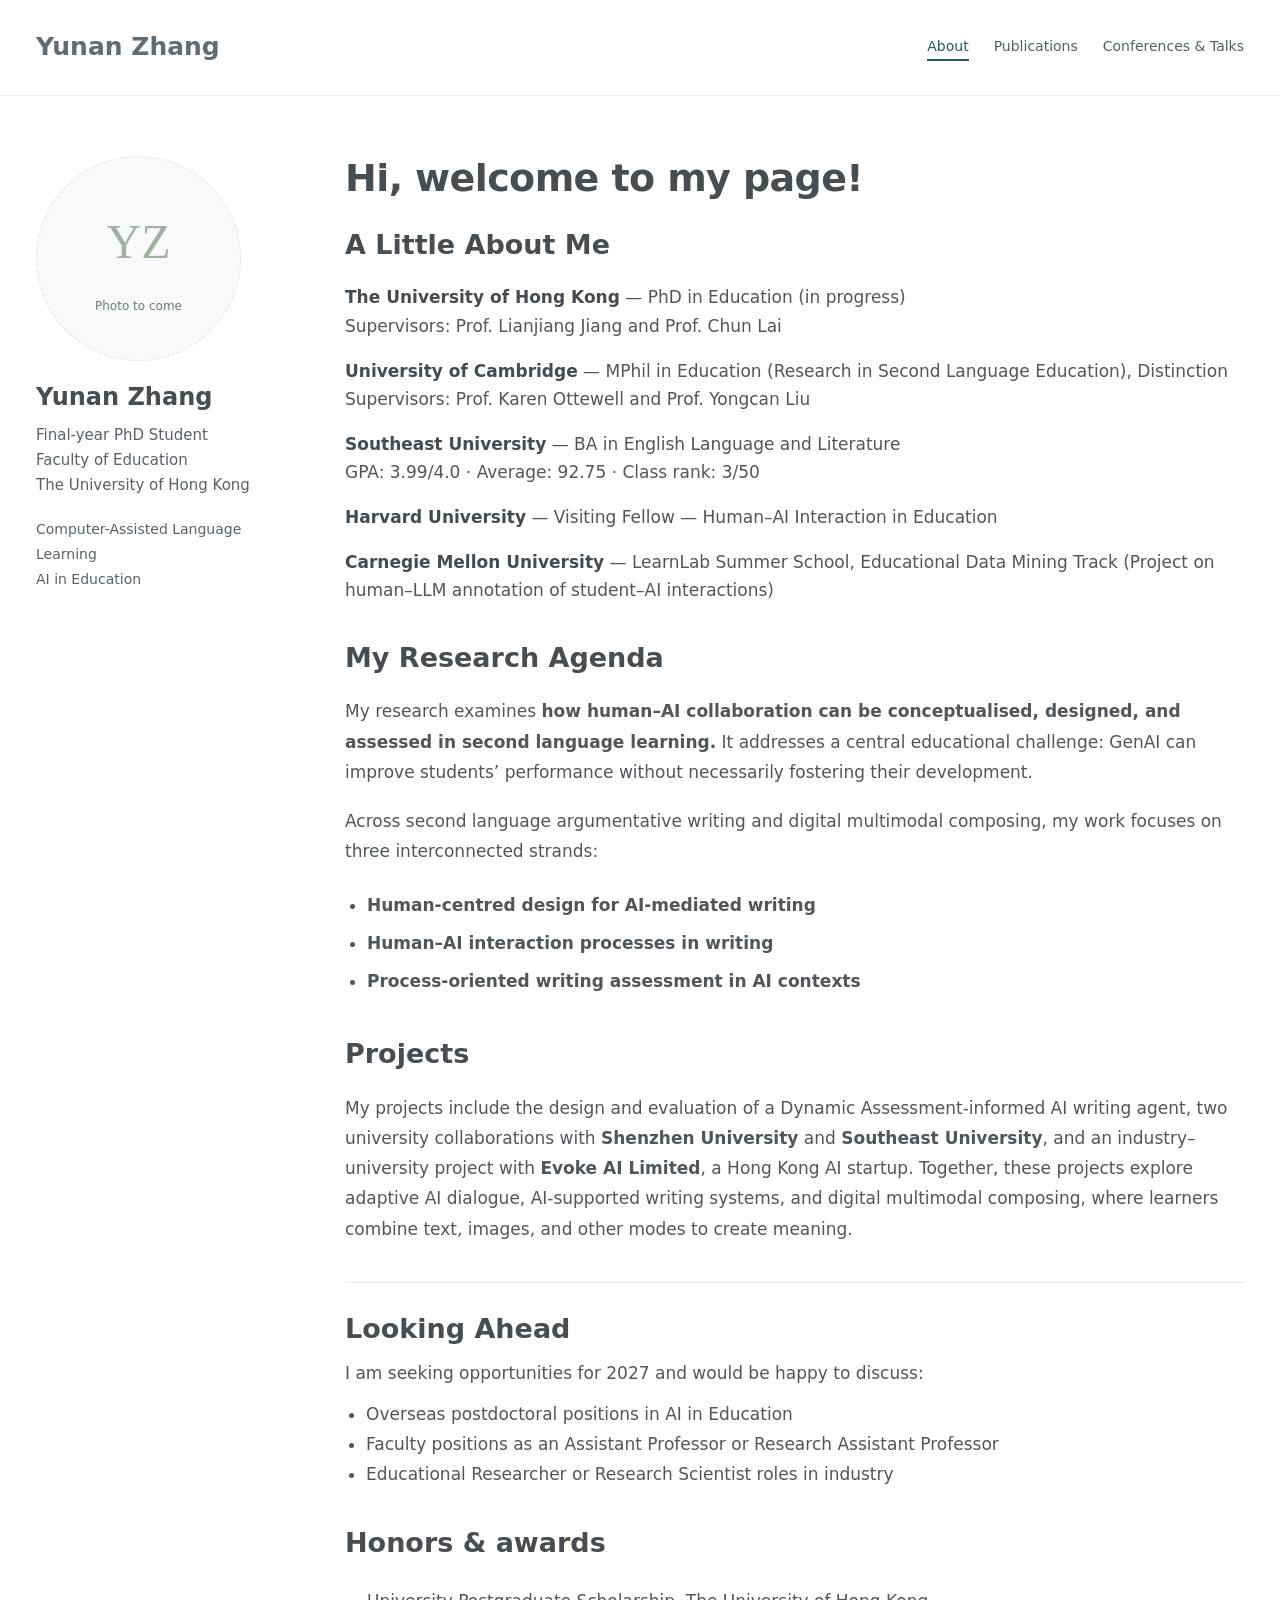
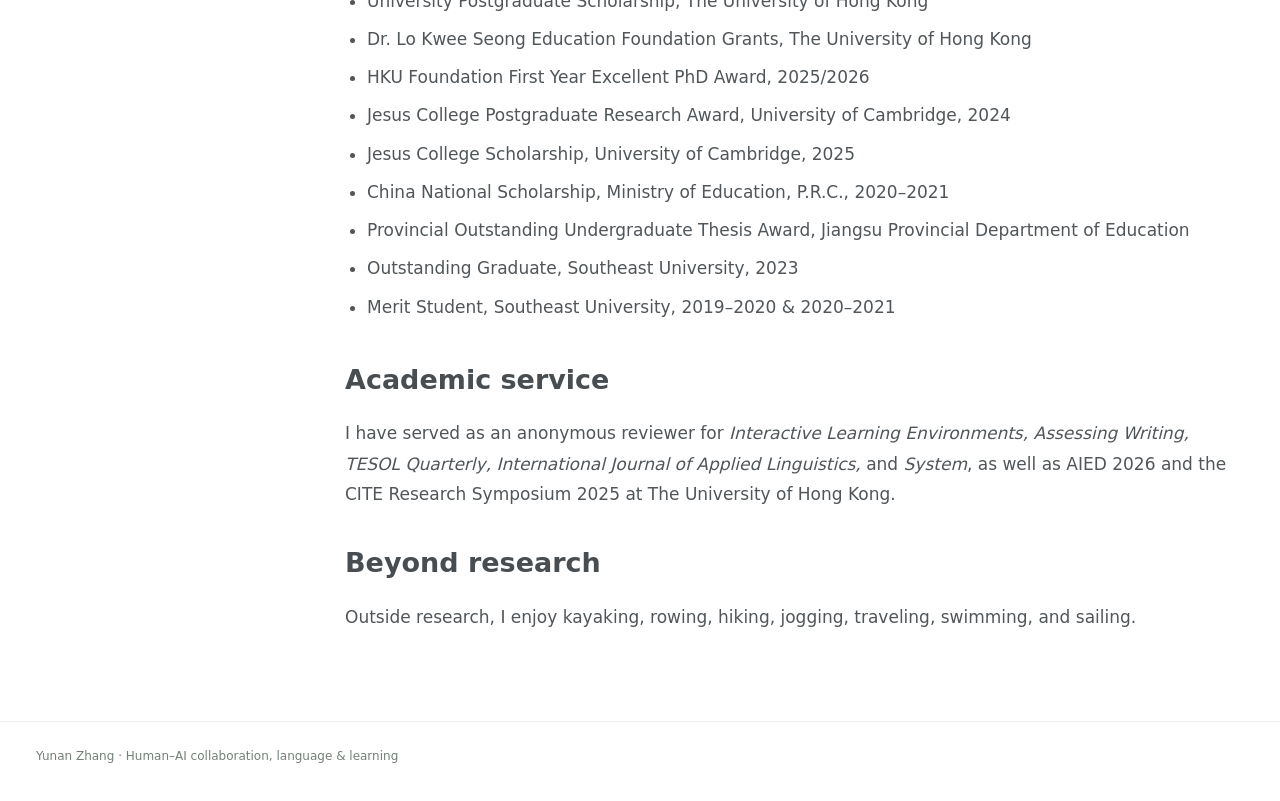
==== index.html @ 63be75fe "Add files via upload" ====
<!doctype html><html lang="en"><head><meta charset="utf-8"><meta name="viewport" content="width=device-width,initial-scale=1"><title>About | Yunan Zhang</title><meta name="description" content="Yunan Zhang researches human–AI collaboration in second language learning at The University of Hong Kong."><link rel="stylesheet" href="style.css"></head><body><a class="skip" href="#main">Skip to content</a><header><div class="wrap"><a class="brand" href="index.html">Yunan Zhang</a><nav aria-label="Main navigation"><a href="index.html" aria-current="page">About</a><a href="publications.html">Publications</a><a href="conferences.html">Conferences & Talks</a></nav></div></header><main class="wrap" id="main"><div class="profile-layout"><aside class="profile-sidebar"><div class="portrait" aria-label="Space reserved for a profile photograph"><span aria-hidden="true">YZ</span>Photo to come</div><h2>Yunan Zhang</h2><p class="role">Final-year PhD Student<br>Faculty of Education<br>The University of Hong Kong</p><p class="keywords">Computer-Assisted Language Learning<br>AI in Education</p></aside><div class="profile-content"><h1>Hi, welcome to my page!</h1>
<section class="bio"><h2>A Little About Me</h2><ul class="education-list"><li><strong>The University of Hong Kong</strong> — PhD in Education (in progress)<br>Supervisors: Prof. Lianjiang Jiang and Prof. Chun Lai</li><li><strong>University of Cambridge</strong> — MPhil in Education (Research in Second Language Education), Distinction<br>Supervisors: Prof. Karen Ottewell and Prof. Yongcan Liu</li><li><strong>Southeast University</strong> — BA in English Language and Literature<br>GPA: 3.99/4.0 · Average: 92.75 · Class rank: 3/50</li><li><strong>Harvard University</strong> — Visiting Fellow — Human–AI Interaction in Education</li><li><strong>Carnegie Mellon University</strong> — LearnLab Summer School, Educational Data Mining Track (Project on human–LLM annotation of student–AI interactions)</li></ul></section>
<section class="research"><h2>My Research Agenda</h2><p>My research examines <strong>how human–AI collaboration can be conceptualised, designed, and assessed in second language learning.</strong> It addresses a central educational challenge: GenAI can improve students’ performance without necessarily fostering their development.</p><p>Across second language argumentative writing and digital multimodal composing, my work focuses on three interconnected strands:</p><ul class="plain-list"><li><strong>Human-centred design for AI-mediated writing</strong></li><li><strong>Human–AI interaction processes in writing</strong></li><li><strong>Process-oriented writing assessment in AI contexts</strong></li></ul></section>
<section class="projects"><h2>Projects</h2><p>My projects include the design and evaluation of a Dynamic Assessment-informed AI writing agent, two university collaborations with <strong>Shenzhen University</strong> and <strong>Southeast University</strong>, and an industry–university project with <strong>Evoke AI Limited</strong>, a Hong Kong AI startup. Together, these projects explore adaptive AI dialogue, AI-supported writing systems, and digital multimodal composing, where learners combine text, images, and other modes to create meaning.</p></section>
<aside class="opportunities" aria-labelledby="jobs"><h2 id="jobs">Looking Ahead</h2><p>I am seeking opportunities for 2027 and would be happy to discuss:</p><ul><li>Overseas postdoctoral positions in AI in Education</li><li>Faculty positions as an Assistant Professor or Research Assistant Professor</li><li>Educational Researcher or Research Scientist roles in industry</li></ul></aside>
<section><h2>Honors & awards</h2><ul class="plain-list"><li>University Postgraduate Scholarship, The University of Hong Kong</li><li>Dr. Lo Kwee Seong Education Foundation Grants, The University of Hong Kong</li><li>HKU Foundation First Year Excellent PhD Award, 2025/2026</li><li>Jesus College Postgraduate Research Award, University of Cambridge, 2024</li><li>Jesus College Scholarship, University of Cambridge, 2025</li><li>China National Scholarship, Ministry of Education, P.R.C., 2020–2021</li><li>Provincial Outstanding Undergraduate Thesis Award, Jiangsu Provincial Department of Education</li><li>Outstanding Graduate, Southeast University, 2023</li><li>Merit Student, Southeast University, 2019–2020 & 2020–2021</li></ul></section>
<section><h2>Academic service</h2><p>I have served as an anonymous reviewer for <em>Interactive Learning Environments, Assessing Writing, TESOL Quarterly, International Journal of Applied Linguistics,</em> and <em>System</em>, as well as AIED 2026 and the CITE Research Symposium 2025 at The University of Hong Kong.</p></section>
<section><h2>Beyond research</h2><p>Outside research, I enjoy kayaking, rowing, hiking, jogging, traveling, swimming, and sailing.</p></section></div></div></main><footer><div class="wrap">Yunan Zhang · Human–AI collaboration, language & learning</div></footer></body></html>
---- style.css ----
*{box-sizing:border-box}html{scroll-behavior:smooth}body{margin:0;background:#faf9f6;color:#28343b;font:17px/1.78 system-ui,-apple-system,BlinkMacSystemFont,"Segoe UI",sans-serif}a{color:#246a68;text-underline-offset:4px}a:hover{color:#143e3d}a:focus-visible{outline:3px solid #a3623d;outline-offset:5px}.wrap{max-width:1040px;margin:auto;padding:0 36px}header{border-bottom:1px solid #dce1dc}header .wrap{display:flex;justify-content:space-between;align-items:center;gap:28px;padding-top:25px;padding-bottom:25px}.brand{font-family:Georgia,serif;font-size:25px;text-decoration:none;color:#253b39}nav{display:flex;gap:25px;flex-wrap:wrap;font-size:14px}nav a{text-decoration:none;color:#52615f}nav a[aria-current]{color:#205f5c;border-bottom:2px solid #205f5c}main{padding-top:60px!important;padding-bottom:70px!important}h1,h2,h3{font-family:Georgia,"Times New Roman",serif;font-weight:400;line-height:1.2;color:#203d3a}h1{font-size:clamp(39px,6vw,58px);margin:10px 0 18px;letter-spacing:-1.5px}h2{font-size:30px;margin:0 0 22px}h3{font-size:22px;margin:0 0 9px}p{margin:0 0 19px}.eyebrow{font-size:12px;letter-spacing:2px;text-transform:uppercase;color:#58716c;font-weight:600}.intro{display:grid;grid-template-columns:1fr 180px;gap:50px;align-items:start}.role{font-size:17px;color:#52635f;line-height:1.65}.portrait{width:180px;height:218px;border:1px dashed #a7b5ae;background:#eef0e9;display:flex;flex-direction:column;justify-content:center;align-items:center;color:#6c7c74;font-size:12px;border-radius:3px;gap:12px}.portrait span{font-family:Georgia,serif;font-size:48px;color:#a2b0a4}.opportunities{border-left:3px solid #387c73;background:#edf2ed;margin:33px 0 48px;padding:23px 28px}.opportunities h2{font-size:23px;margin-bottom:13px}.opportunities p{margin:0;font-size:16px}.opportunities ul{padding-left:21px;margin:10px 0 0;font-size:16px}section{margin-top:48px}.bio{max-width:790px}.subtle{color:#68756f;font-size:14px}.research{border-top:1px solid #d9e0d9;padding-top:40px}.agenda{font-size:19px;color:#2b6059}.entry{padding:22px 0;border-bottom:1px solid #dce1dc}.entry:first-child{padding-top:0}.entry p{margin:6px 0}.entry .title{font-family:Georgia,serif;font-size:22px;color:#233f3b;line-height:1.4}.entry .authors{font-size:15px}.entry .meta{font-size:14px;color:#63736b}.tag{display:inline-block;font-size:11px;letter-spacing:.5px;color:#38634e;background:#e6ede3;padding:2px 9px;margin:6px 5px 0 0;border-radius:2px}.doi{font-size:14px}.plain-list{padding-left:22px}.plain-list li{padding:4px 0}.interests{font-family:Georgia,serif;font-size:22px;color:#48685d}.page-lead{max-width:700px;margin-bottom:42px}.jump{display:flex;gap:20px;font-size:14px;margin-top:20px}footer{border-top:1px solid #dce1dc;color:#738077;font-size:12px;padding:24px 0 34px}.skip{position:absolute;left:-9999px}.skip:focus{left:20px;top:10px;background:white;padding:10px;z-index:9}@media(max-width:650px){body{font-size:16px}.wrap{padding-left:23px;padding-right:23px}header .wrap{align-items:flex-start;flex-direction:column;gap:12px}nav{gap:18px;font-size:13px}main{padding-top:35px!important}.intro{grid-template-columns:1fr;gap:22px}.portrait{width:130px;height:158px;grid-row:2}.opportunities{padding:20px;margin-top:28px}section{margin-top:38px}h2{font-size:27px}.entry .title{font-size:21px}}
/* Academic profile layout */
body{background:#fff;color:#50565a;font-family:system-ui,-apple-system,BlinkMacSystemFont,"Segoe UI",sans-serif}.wrap{max-width:1280px}a{color:#369abb}h1,h2,h3{font-family:inherit;color:#474d51;font-weight:700}h1{font-size:clamp(28px,3.3vw,38px);letter-spacing:-.6px;margin:0 0 28px}h2{font-size:27px}.brand{font-family:inherit;font-weight:700;color:#626c74}.profile-layout{display:grid;grid-template-columns:245px minmax(0,1fr);gap:64px}.profile-sidebar h2{font-size:24px;margin:22px 0 12px}.profile-sidebar .role{font-size:15px;color:#596167}.portrait{width:205px;height:205px;border-radius:50%;background:#f7f9fa;border-color:#dce2e7}.keywords{font-size:14px;line-height:1.8;color:#596167}.profile-content section{margin-top:38px}.profile-content .bio{margin-top:0;max-width:none}.education-list{list-style:none;padding:0;margin:0}.education-list li{margin-bottom:17px;line-height:1.65}.education-list strong{color:#444c52}.research{border:0;padding-top:0}.opportunities{background:transparent;border:0;border-top:1px solid #e6e9eb;margin:38px 0 0;padding:30px 0 0}.opportunities h2{font-size:27px}.opportunities p,.opportunities ul{font-size:17px}header{border-color:#edf0f2}footer{border-color:#edf0f2}@media(max-width:760px){.profile-layout{grid-template-columns:1fr;gap:32px}.profile-sidebar{display:grid;grid-template-columns:120px 1fr;column-gap:22px;align-items:start}.profile-sidebar .portrait{width:120px;height:120px;grid-row:1/4}.profile-sidebar h2{margin:0 0 8px}.profile-sidebar .role{margin-bottom:10px}.keywords{grid-column:2;font-size:13px}h1{font-size:29px}.profile-content section{margin-top:32px}}@media(max-width:420px){.profile-sidebar{grid-template-columns:90px 1fr;column-gap:16px}.profile-sidebar .portrait{width:90px;height:90px}.profile-sidebar .role{font-size:13px}.keywords{grid-column:1/-1;margin-top:15px}}
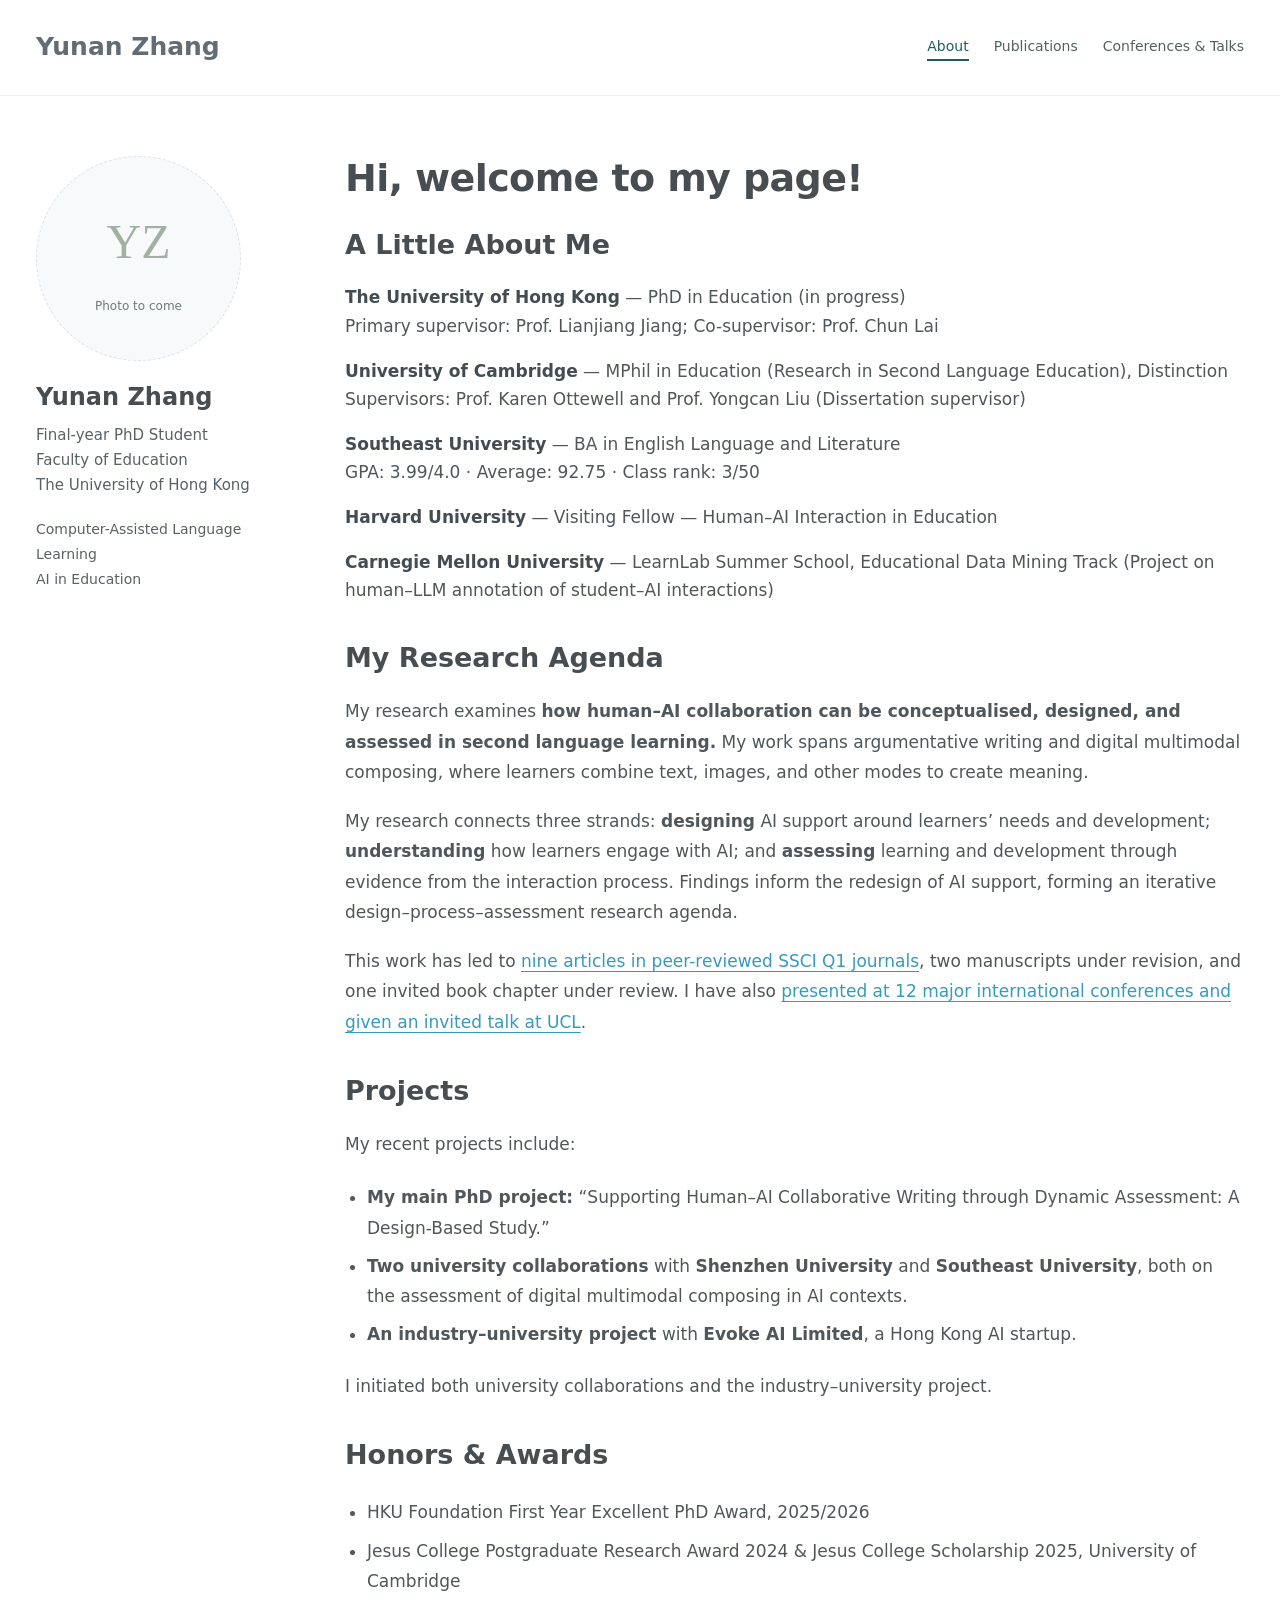
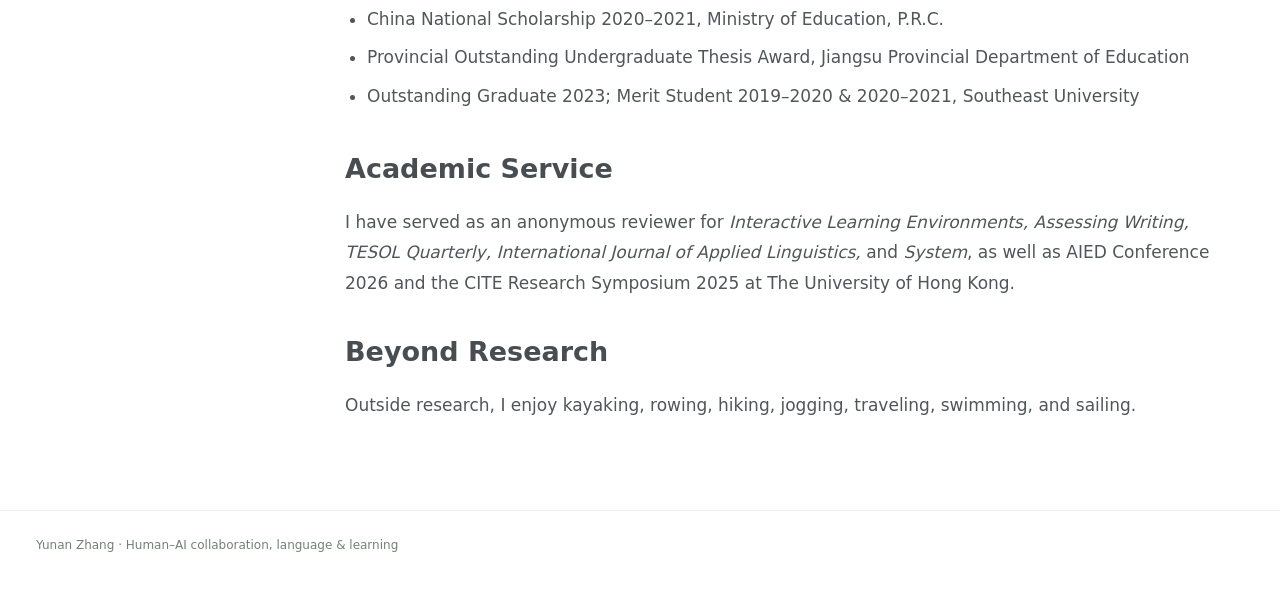
==== commit aabf6a49: "Update index.html" ====
--- a/index.html
+++ b/index.html
@@ -1,8 +1,210 @@
-<!doctype html><html lang="en"><head><meta charset="utf-8"><meta name="viewport" content="width=device-width,initial-scale=1"><title>About | Yunan Zhang</title><meta name="description" content="Yunan Zhang researches human–AI collaboration in second language learning at The University of Hong Kong."><link rel="stylesheet" href="style.css"></head><body><a class="skip" href="#main">Skip to content</a><header><div class="wrap"><a class="brand" href="index.html">Yunan Zhang</a><nav aria-label="Main navigation"><a href="index.html" aria-current="page">About</a><a href="publications.html">Publications</a><a href="conferences.html">Conferences & Talks</a></nav></div></header><main class="wrap" id="main"><div class="profile-layout"><aside class="profile-sidebar"><div class="portrait" aria-label="Space reserved for a profile photograph"><span aria-hidden="true">YZ</span>Photo to come</div><h2>Yunan Zhang</h2><p class="role">Final-year PhD Student<br>Faculty of Education<br>The University of Hong Kong</p><p class="keywords">Computer-Assisted Language Learning<br>AI in Education</p></aside><div class="profile-content"><h1>Hi, welcome to my page!</h1>
-<section class="bio"><h2>A Little About Me</h2><ul class="education-list"><li><strong>The University of Hong Kong</strong> — PhD in Education (in progress)<br>Supervisors: Prof. Lianjiang Jiang and Prof. Chun Lai</li><li><strong>University of Cambridge</strong> — MPhil in Education (Research in Second Language Education), Distinction<br>Supervisors: Prof. Karen Ottewell and Prof. Yongcan Liu</li><li><strong>Southeast University</strong> — BA in English Language and Literature<br>GPA: 3.99/4.0 · Average: 92.75 · Class rank: 3/50</li><li><strong>Harvard University</strong> — Visiting Fellow — Human–AI Interaction in Education</li><li><strong>Carnegie Mellon University</strong> — LearnLab Summer School, Educational Data Mining Track (Project on human–LLM annotation of student–AI interactions)</li></ul></section>
-<section class="research"><h2>My Research Agenda</h2><p>My research examines <strong>how human–AI collaboration can be conceptualised, designed, and assessed in second language learning.</strong> It addresses a central educational challenge: GenAI can improve students’ performance without necessarily fostering their development.</p><p>Across second language argumentative writing and digital multimodal composing, my work focuses on three interconnected strands:</p><ul class="plain-list"><li><strong>Human-centred design for AI-mediated writing</strong></li><li><strong>Human–AI interaction processes in writing</strong></li><li><strong>Process-oriented writing assessment in AI contexts</strong></li></ul></section>
-<section class="projects"><h2>Projects</h2><p>My projects include the design and evaluation of a Dynamic Assessment-informed AI writing agent, two university collaborations with <strong>Shenzhen University</strong> and <strong>Southeast University</strong>, and an industry–university project with <strong>Evoke AI Limited</strong>, a Hong Kong AI startup. Together, these projects explore adaptive AI dialogue, AI-supported writing systems, and digital multimodal composing, where learners combine text, images, and other modes to create meaning.</p></section>
-<aside class="opportunities" aria-labelledby="jobs"><h2 id="jobs">Looking Ahead</h2><p>I am seeking opportunities for 2027 and would be happy to discuss:</p><ul><li>Overseas postdoctoral positions in AI in Education</li><li>Faculty positions as an Assistant Professor or Research Assistant Professor</li><li>Educational Researcher or Research Scientist roles in industry</li></ul></aside>
-<section><h2>Honors & awards</h2><ul class="plain-list"><li>University Postgraduate Scholarship, The University of Hong Kong</li><li>Dr. Lo Kwee Seong Education Foundation Grants, The University of Hong Kong</li><li>HKU Foundation First Year Excellent PhD Award, 2025/2026</li><li>Jesus College Postgraduate Research Award, University of Cambridge, 2024</li><li>Jesus College Scholarship, University of Cambridge, 2025</li><li>China National Scholarship, Ministry of Education, P.R.C., 2020–2021</li><li>Provincial Outstanding Undergraduate Thesis Award, Jiangsu Provincial Department of Education</li><li>Outstanding Graduate, Southeast University, 2023</li><li>Merit Student, Southeast University, 2019–2020 & 2020–2021</li></ul></section>
-<section><h2>Academic service</h2><p>I have served as an anonymous reviewer for <em>Interactive Learning Environments, Assessing Writing, TESOL Quarterly, International Journal of Applied Linguistics,</em> and <em>System</em>, as well as AIED 2026 and the CITE Research Symposium 2025 at The University of Hong Kong.</p></section>
-<section><h2>Beyond research</h2><p>Outside research, I enjoy kayaking, rowing, hiking, jogging, traveling, swimming, and sailing.</p></section></div></div></main><footer><div class="wrap">Yunan Zhang · Human–AI collaboration, language & learning</div></footer></body></html>+<!doctype html>
+<html lang="en">
+<head>
+  <meta charset="utf-8">
+  <meta name="viewport" content="width=device-width, initial-scale=1">
+  <title>About | Yunan Zhang</title>
+  <meta name="description" content="Yunan Zhang researches human–AI collaboration in second language learning at The University of Hong Kong.">
+  <link rel="stylesheet" href="style.css">
+</head>
+
+<body>
+  <a class="skip" href="#main">Skip to content</a>
+
+  <header>
+    <div class="wrap">
+      <a class="brand" href="index.html">Yunan Zhang</a>
+      <nav aria-label="Main navigation">
+        <a href="index.html" aria-current="page">About</a>
+        <a href="publications.html">Publications</a>
+        <a href="conferences.html">Conferences &amp; Talks</a>
+      </nav>
+    </div>
+  </header>
+
+  <main class="wrap" id="main">
+    <div class="profile-layout">
+
+      <aside class="profile-sidebar">
+        <div class="portrait" aria-label="Space reserved for a profile photograph">
+          <span aria-hidden="true">YZ</span>
+          Photo to come
+        </div>
+
+        <h2>Yunan Zhang</h2>
+
+        <p class="role">
+          Final-year PhD Student<br>
+          Faculty of Education<br>
+          The University of Hong Kong
+        </p>
+
+        <p class="keywords">
+          Computer-Assisted Language Learning<br>
+          AI in Education
+        </p>
+      </aside>
+
+      <div class="profile-content">
+        <h1>Hi, welcome to my page!</h1>
+
+        <section class="bio">
+          <h2>A Little About Me</h2>
+
+          <ul class="education-list">
+            <li>
+              <strong>The University of Hong Kong</strong> —
+              PhD in Education (in progress)<br>
+              Primary supervisor: Prof. Lianjiang Jiang;
+              Co-supervisor: Prof. Chun Lai
+            </li>
+
+            <li>
+              <strong>University of Cambridge</strong> —
+              MPhil in Education (Research in Second Language Education),
+              Distinction<br>
+              Supervisors: Prof. Karen Ottewell and
+              Prof. Yongcan Liu (Dissertation supervisor)
+            </li>
+
+            <li>
+              <strong>Southeast University</strong> —
+              BA in English Language and Literature<br>
+              GPA: 3.99/4.0 · Average: 92.75 · Class rank: 3/50
+            </li>
+
+            <li>
+              <strong>Harvard University</strong> —
+              Visiting Fellow — Human–AI Interaction in Education
+            </li>
+
+            <li>
+              <strong>Carnegie Mellon University</strong> —
+              LearnLab Summer School, Educational Data Mining Track
+              (Project on human–LLM annotation of student–AI interactions)
+            </li>
+          </ul>
+        </section>
+
+        <section class="research">
+          <h2>My Research Agenda</h2>
+
+          <p>
+            My research examines <strong>how human–AI collaboration can be
+            conceptualised, designed, and assessed in second language
+            learning.</strong> My work spans argumentative writing and
+            digital multimodal composing, where learners combine text,
+            images, and other modes to create meaning.
+          </p>
+
+          <p>
+            My research connects three strands:
+            <strong>designing</strong> AI support around learners’ needs
+            and development;
+            <strong>understanding</strong> how learners engage with AI;
+            and <strong>assessing</strong> learning and development through
+            evidence from the interaction process. Findings inform the
+            redesign of AI support, forming an iterative
+            design–process–assessment research agenda.
+          </p>
+
+          <p>
+            This work has led to
+            <a href="publications.html">nine articles in peer-reviewed
+            SSCI Q1 journals</a>, two manuscripts under revision,
+            and one invited book chapter under review. I have also
+            <a href="conferences.html">presented at 12 major international
+            conferences and given an invited talk at UCL</a>.
+          </p>
+        </section>
+
+        <section class="projects">
+          <h2>Projects</h2>
+
+          <p>My recent projects include:</p>
+
+          <ul class="plain-list">
+            <li>
+              <strong>My main PhD project:</strong>
+              “Supporting Human–AI Collaborative Writing through
+              Dynamic Assessment: A Design-Based Study.”
+            </li>
+
+            <li>
+              <strong>Two university collaborations</strong> with
+              <strong>Shenzhen University</strong> and
+              <strong>Southeast University</strong>, both on the
+              assessment of digital multimodal composing in AI contexts.
+            </li>
+
+            <li>
+              <strong>An industry–university project</strong> with
+              <strong>Evoke AI Limited</strong>, a Hong Kong AI startup.
+            </li>
+          </ul>
+
+          <p>
+            I initiated both university collaborations and the
+            industry–university project.
+          </p>
+        </section>
+
+        <section>
+          <h2>Honors &amp; Awards</h2>
+
+          <ul class="plain-list">
+            <li>
+              HKU Foundation First Year Excellent PhD Award, 2025/2026
+            </li>
+            <li>
+              Jesus College Postgraduate Research Award 2024 &amp;
+              Jesus College Scholarship 2025, University of Cambridge
+            </li>
+            <li>
+              China National Scholarship 2020–2021,
+              Ministry of Education, P.R.C.
+            </li>
+            <li>
+              Provincial Outstanding Undergraduate Thesis Award,
+              Jiangsu Provincial Department of Education
+            </li>
+            <li>
+              Outstanding Graduate 2023;
+              Merit Student 2019–2020 &amp; 2020–2021,
+              Southeast University
+            </li>
+          </ul>
+        </section>
+
+        <section>
+          <h2>Academic Service</h2>
+
+          <p>
+            I have served as an anonymous reviewer for
+            <em>Interactive Learning Environments, Assessing Writing,
+            TESOL Quarterly, International Journal of Applied Linguistics,</em>
+            and <em>System</em>, as well as AIED Conference 2026 and
+            the CITE Research Symposium 2025 at The University of Hong Kong.
+          </p>
+        </section>
+
+        <section>
+          <h2>Beyond Research</h2>
+
+          <p>
+            Outside research, I enjoy kayaking, rowing, hiking, jogging,
+            traveling, swimming, and sailing.
+          </p>
+        </section>
+
+      </div>
+    </div>
+  </main>
+
+  <footer>
+    <div class="wrap">
+      Yunan Zhang · Human–AI collaboration, language &amp; learning
+    </div>
+  </footer>
+</body>
+</html>
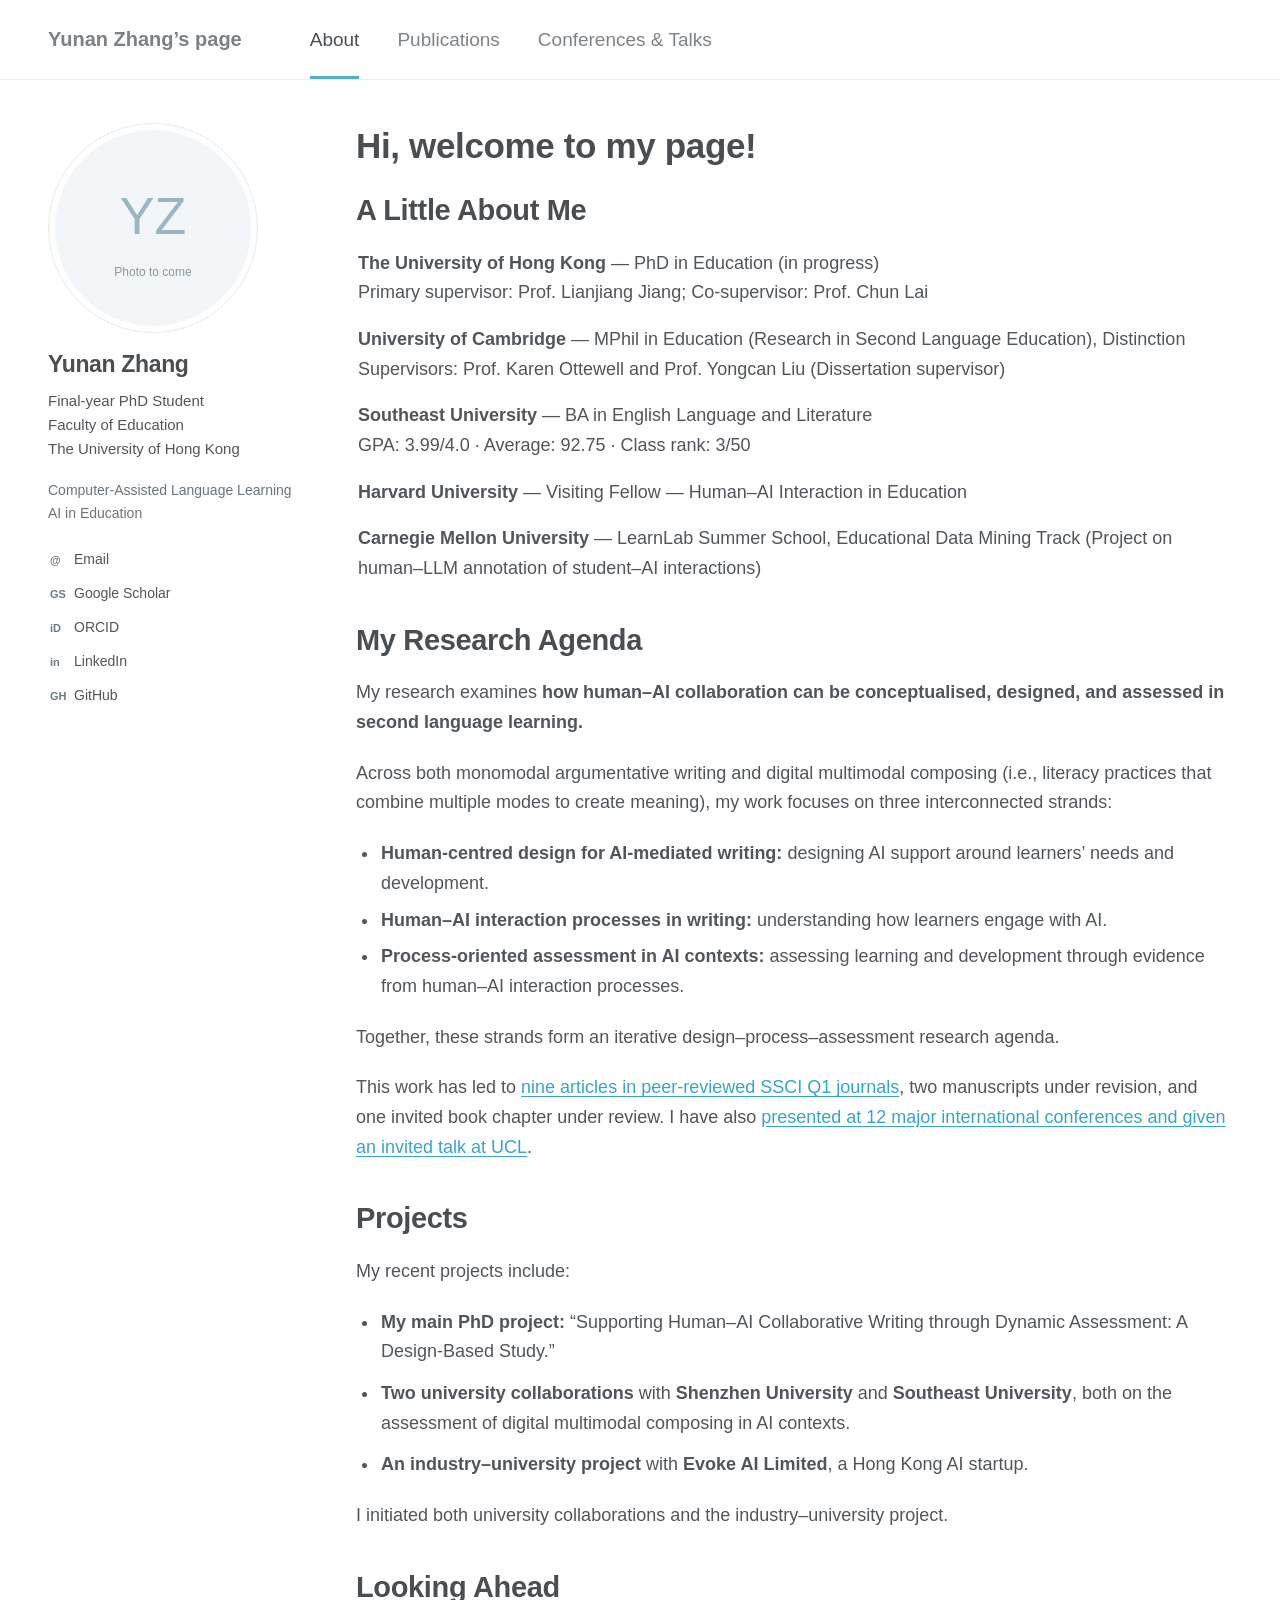
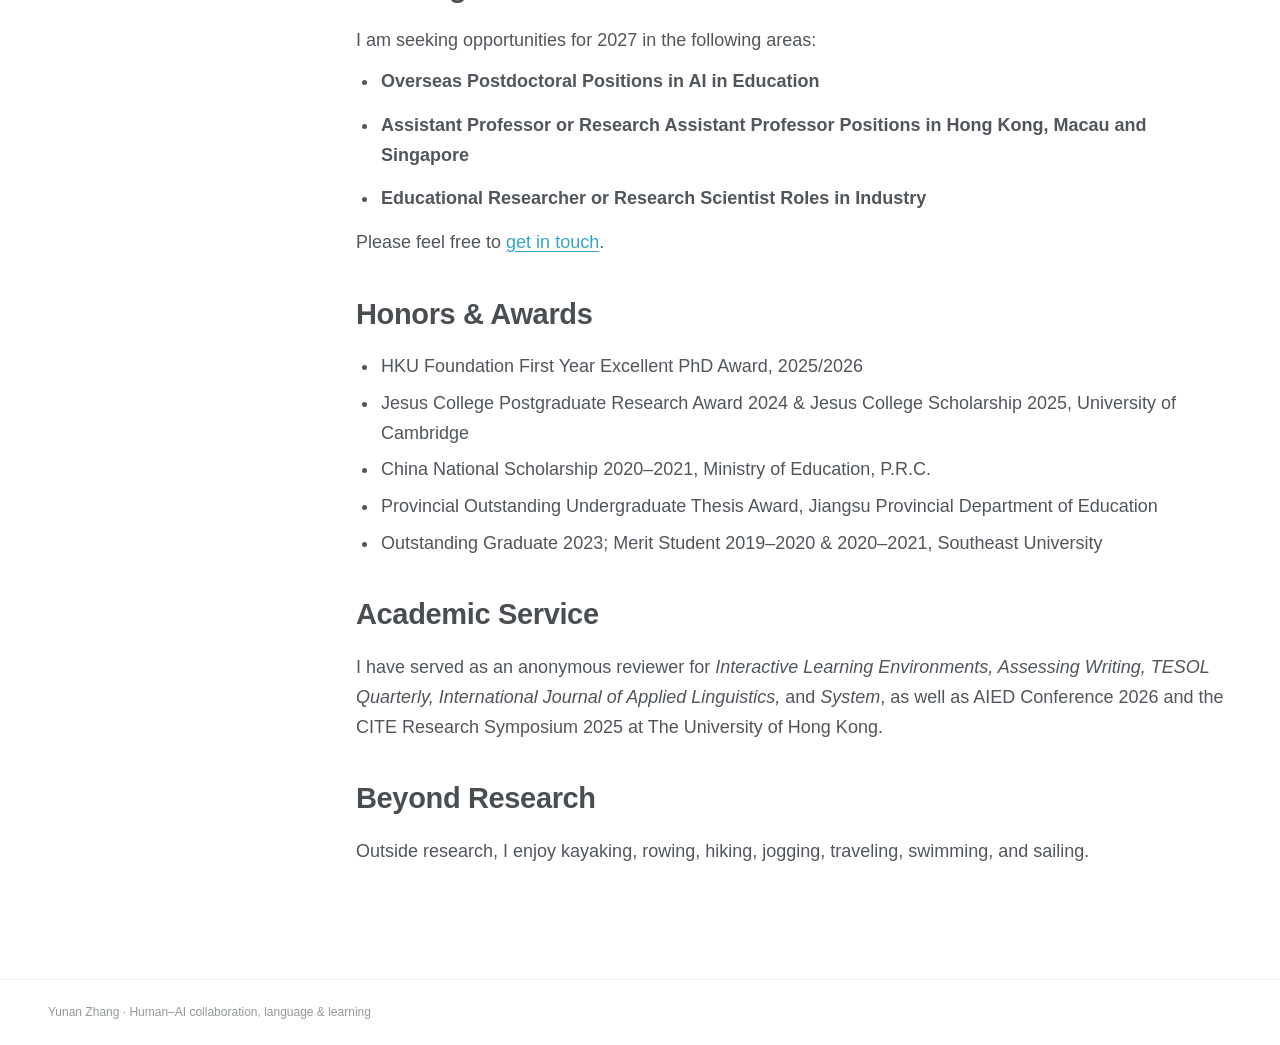
==== commit 2b606359: "Add files via upload" ====
--- a/index.html
+++ b/index.html
@@ -1,210 +1,37 @@
-<!doctype html>
-<html lang="en">
-<head>
-  <meta charset="utf-8">
-  <meta name="viewport" content="width=device-width, initial-scale=1">
-  <title>About | Yunan Zhang</title>
-  <meta name="description" content="Yunan Zhang researches human–AI collaboration in second language learning at The University of Hong Kong.">
-  <link rel="stylesheet" href="style.css">
-</head>
-
-<body>
-  <a class="skip" href="#main">Skip to content</a>
-
-  <header>
-    <div class="wrap">
-      <a class="brand" href="index.html">Yunan Zhang</a>
-      <nav aria-label="Main navigation">
-        <a href="index.html" aria-current="page">About</a>
-        <a href="publications.html">Publications</a>
-        <a href="conferences.html">Conferences &amp; Talks</a>
-      </nav>
-    </div>
-  </header>
-
-  <main class="wrap" id="main">
-    <div class="profile-layout">
-
-      <aside class="profile-sidebar">
-        <div class="portrait" aria-label="Space reserved for a profile photograph">
-          <span aria-hidden="true">YZ</span>
-          Photo to come
-        </div>
-
-        <h2>Yunan Zhang</h2>
-
-        <p class="role">
-          Final-year PhD Student<br>
-          Faculty of Education<br>
-          The University of Hong Kong
-        </p>
-
-        <p class="keywords">
-          Computer-Assisted Language Learning<br>
-          AI in Education
-        </p>
-      </aside>
-
-      <div class="profile-content">
-        <h1>Hi, welcome to my page!</h1>
-
-        <section class="bio">
-          <h2>A Little About Me</h2>
-
-          <ul class="education-list">
-            <li>
-              <strong>The University of Hong Kong</strong> —
-              PhD in Education (in progress)<br>
-              Primary supervisor: Prof. Lianjiang Jiang;
-              Co-supervisor: Prof. Chun Lai
-            </li>
-
-            <li>
-              <strong>University of Cambridge</strong> —
-              MPhil in Education (Research in Second Language Education),
-              Distinction<br>
-              Supervisors: Prof. Karen Ottewell and
-              Prof. Yongcan Liu (Dissertation supervisor)
-            </li>
-
-            <li>
-              <strong>Southeast University</strong> —
-              BA in English Language and Literature<br>
-              GPA: 3.99/4.0 · Average: 92.75 · Class rank: 3/50
-            </li>
-
-            <li>
-              <strong>Harvard University</strong> —
-              Visiting Fellow — Human–AI Interaction in Education
-            </li>
-
-            <li>
-              <strong>Carnegie Mellon University</strong> —
-              LearnLab Summer School, Educational Data Mining Track
-              (Project on human–LLM annotation of student–AI interactions)
-            </li>
-          </ul>
-        </section>
-
-        <section class="research">
-          <h2>My Research Agenda</h2>
-
-          <p>
-            My research examines <strong>how human–AI collaboration can be
-            conceptualised, designed, and assessed in second language
-            learning.</strong> My work spans argumentative writing and
-            digital multimodal composing, where learners combine text,
-            images, and other modes to create meaning.
-          </p>
-
-          <p>
-            My research connects three strands:
-            <strong>designing</strong> AI support around learners’ needs
-            and development;
-            <strong>understanding</strong> how learners engage with AI;
-            and <strong>assessing</strong> learning and development through
-            evidence from the interaction process. Findings inform the
-            redesign of AI support, forming an iterative
-            design–process–assessment research agenda.
-          </p>
-
-          <p>
-            This work has led to
-            <a href="publications.html">nine articles in peer-reviewed
-            SSCI Q1 journals</a>, two manuscripts under revision,
-            and one invited book chapter under review. I have also
-            <a href="conferences.html">presented at 12 major international
-            conferences and given an invited talk at UCL</a>.
-          </p>
-        </section>
-
-        <section class="projects">
-          <h2>Projects</h2>
-
-          <p>My recent projects include:</p>
-
-          <ul class="plain-list">
-            <li>
-              <strong>My main PhD project:</strong>
-              “Supporting Human–AI Collaborative Writing through
-              Dynamic Assessment: A Design-Based Study.”
-            </li>
-
-            <li>
-              <strong>Two university collaborations</strong> with
-              <strong>Shenzhen University</strong> and
-              <strong>Southeast University</strong>, both on the
-              assessment of digital multimodal composing in AI contexts.
-            </li>
-
-            <li>
-              <strong>An industry–university project</strong> with
-              <strong>Evoke AI Limited</strong>, a Hong Kong AI startup.
-            </li>
-          </ul>
-
-          <p>
-            I initiated both university collaborations and the
-            industry–university project.
-          </p>
-        </section>
-
-        <section>
-          <h2>Honors &amp; Awards</h2>
-
-          <ul class="plain-list">
-            <li>
-              HKU Foundation First Year Excellent PhD Award, 2025/2026
-            </li>
-            <li>
-              Jesus College Postgraduate Research Award 2024 &amp;
-              Jesus College Scholarship 2025, University of Cambridge
-            </li>
-            <li>
-              China National Scholarship 2020–2021,
-              Ministry of Education, P.R.C.
-            </li>
-            <li>
-              Provincial Outstanding Undergraduate Thesis Award,
-              Jiangsu Provincial Department of Education
-            </li>
-            <li>
-              Outstanding Graduate 2023;
-              Merit Student 2019–2020 &amp; 2020–2021,
-              Southeast University
-            </li>
-          </ul>
-        </section>
-
-        <section>
-          <h2>Academic Service</h2>
-
-          <p>
-            I have served as an anonymous reviewer for
-            <em>Interactive Learning Environments, Assessing Writing,
-            TESOL Quarterly, International Journal of Applied Linguistics,</em>
-            and <em>System</em>, as well as AIED Conference 2026 and
-            the CITE Research Symposium 2025 at The University of Hong Kong.
-          </p>
-        </section>
-
-        <section>
-          <h2>Beyond Research</h2>
-
-          <p>
-            Outside research, I enjoy kayaking, rowing, hiking, jogging,
-            traveling, swimming, and sailing.
-          </p>
-        </section>
-
-      </div>
-    </div>
-  </main>
-
-  <footer>
-    <div class="wrap">
-      Yunan Zhang · Human–AI collaboration, language &amp; learning
-    </div>
-  </footer>
-</body>
-</html>
+<!doctype html><html lang="en"><head><meta charset="utf-8"><meta name="viewport" content="width=device-width,initial-scale=1"><title>About | Yunan Zhang</title><meta name="description" content="Yunan Zhang researches human–AI collaboration in second language learning at The University of Hong Kong."><link rel="stylesheet" href="style.css"></head><body><a class="skip" href="#main">Skip to content</a><header><div class="wrap"><a class="brand" href="index.html">Yunan Zhang’s page</a><nav aria-label="Main navigation"><a href="index.html" aria-current="page">About</a><a href="publications.html">Publications</a><a href="conferences.html">Conferences & Talks</a></nav></div></header><main class="wrap" id="main"><div class="profile-layout"><aside class="profile-sidebar">
+<div class="portrait" aria-label="Space reserved for a profile photograph"><span aria-hidden="true">YZ</span>Photo to come</div>
+<!-- To add your photo, replace the portrait div above with:
+<img class="profile-photo" src="profile.jpg" alt="Yunan Zhang">
+-->
+<h2>Yunan Zhang</h2><p class="role">Final-year PhD Student<br>Faculty of Education<br>The University of Hong Kong</p><p class="keywords">Computer-Assisted Language Learning<br>AI in Education</p>
+<ul class="sidebar-links">
+<li><a href="mailto:u3010204@connect.hku.hk"><span class="link-icon" aria-hidden="true">@</span>Email</a></li>
+<li><a href="https://scholar.google.com/citations?user=_LFJH-wAAAAJ&amp;hl=en"><span class="link-icon" aria-hidden="true">GS</span>Google Scholar</a></li>
+<li><a href="https://orcid.org/0009-0001-1514-2971"><span class="link-icon" aria-hidden="true">iD</span>ORCID</a></li>
+<li><a href="https://www.linkedin.com/in/yunan-zhang-3218952b6/"><span class="link-icon" aria-hidden="true">in</span>LinkedIn</a></li>
+<li><a href="https://github.com/YunanZhang283"><span class="link-icon" aria-hidden="true">GH</span>GitHub</a></li>
+</ul></aside><div class="profile-content"><h1>Hi, welcome to my page!</h1><section class="bio"><h2>A Little About Me</h2><ul class="education-list">
+<li><strong>The University of Hong Kong</strong> — PhD in Education (in progress)<br>Primary supervisor: Prof. Lianjiang Jiang; Co-supervisor: Prof. Chun Lai</li>
+<li><strong>University of Cambridge</strong> — MPhil in Education (Research in Second Language Education), Distinction<br>Supervisors: Prof. Karen Ottewell and Prof. Yongcan Liu (Dissertation supervisor)</li>
+<li><strong>Southeast University</strong> — BA in English Language and Literature<br>GPA: 3.99/4.0 · Average: 92.75 · Class rank: 3/50</li>
+<li><strong>Harvard University</strong> — Visiting Fellow — Human–AI Interaction in Education</li>
+<li><strong>Carnegie Mellon University</strong> — LearnLab Summer School, Educational Data Mining Track (Project on human–LLM annotation of student–AI interactions)</li></ul></section><section class="research"><h2>My Research Agenda</h2>
+<p>My research examines <strong>how human–AI collaboration can be conceptualised, designed, and assessed in second language learning.</strong></p>
+<p>Across both monomodal argumentative writing and digital multimodal composing (i.e., literacy practices that combine multiple modes to create meaning), my work focuses on three interconnected strands:</p>
+<ul class="plain-list">
+<li><strong>Human-centred design for AI-mediated writing:</strong> designing AI support around learners’ needs and development.</li>
+<li><strong>Human–AI interaction processes in writing:</strong> understanding how learners engage with AI.</li>
+<li><strong>Process-oriented assessment in AI contexts:</strong> assessing learning and development through evidence from human–AI interaction processes.</li>
+</ul>
+<p>Together, these strands form an iterative design–process–assessment research agenda.</p>
+<p>This work has led to <a href="publications.html">nine articles in peer-reviewed SSCI Q1 journals</a>, two manuscripts under revision, and one invited book chapter under review. I have also <a href="conferences.html">presented at 12 major international conferences and given an invited talk at UCL</a>.</p>
+</section><section class="projects"><h2>Projects</h2><p>My recent projects include:</p><ul class="plain-list">
+<li><strong>My main PhD project:</strong> “Supporting Human–AI Collaborative Writing through Dynamic Assessment: A Design-Based Study.”</li>
+<li><strong>Two university collaborations</strong> with <strong>Shenzhen University</strong> and <strong>Southeast University</strong>, both on the assessment of digital multimodal composing in AI contexts.</li>
+<li><strong>An industry–university project</strong> with <strong>Evoke AI Limited</strong>, a Hong Kong AI startup.</li></ul><p>I initiated both university collaborations and the industry–university project.</p></section><section class="opportunities" aria-labelledby="jobs"><h2 id="jobs">Looking Ahead</h2>
+<p>I am seeking opportunities for 2027 in the following areas:</p>
+<ul class="plain-list job-list">
+<li><strong>Overseas Postdoctoral Positions in AI in Education</strong></li>
+<li><strong>Assistant Professor or Research Assistant Professor Positions in Hong Kong, Macau and Singapore</strong></li>
+<li><strong>Educational Researcher or Research Scientist Roles in Industry</strong></li>
+</ul><p>Please feel free to <a href="mailto:u3010204@connect.hku.hk">get in touch</a>.</p></section><section><h2>Honors &amp; Awards</h2><ul class="plain-list"><li>HKU Foundation First Year Excellent PhD Award, 2025/2026</li><li>Jesus College Postgraduate Research Award 2024 &amp; Jesus College Scholarship 2025, University of Cambridge</li><li>China National Scholarship 2020–2021, Ministry of Education, P.R.C.</li><li>Provincial Outstanding Undergraduate Thesis Award, Jiangsu Provincial Department of Education</li><li>Outstanding Graduate 2023; Merit Student 2019–2020 &amp; 2020–2021, Southeast University</li></ul></section><section><h2>Academic Service</h2><p>I have served as an anonymous reviewer for <em>Interactive Learning Environments, Assessing Writing, TESOL Quarterly, International Journal of Applied Linguistics,</em> and <em>System</em>, as well as AIED Conference 2026 and the CITE Research Symposium 2025 at The University of Hong Kong.</p></section><section><h2>Beyond Research</h2><p>Outside research, I enjoy kayaking, rowing, hiking, jogging, traveling, swimming, and sailing.</p></section></div></div></main><footer><div class="wrap">Yunan Zhang · Human–AI collaboration, language & learning</div></footer></body></html>
--- a/style.css
+++ b/style.css
@@ -1,3 +1,4 @@
-*{box-sizing:border-box}html{scroll-behavior:smooth}body{margin:0;background:#faf9f6;color:#28343b;font:17px/1.78 system-ui,-apple-system,BlinkMacSystemFont,"Segoe UI",sans-serif}a{color:#246a68;text-underline-offset:4px}a:hover{color:#143e3d}a:focus-visible{outline:3px solid #a3623d;outline-offset:5px}.wrap{max-width:1040px;margin:auto;padding:0 36px}header{border-bottom:1px solid #dce1dc}header .wrap{display:flex;justify-content:space-between;align-items:center;gap:28px;padding-top:25px;padding-bottom:25px}.brand{font-family:Georgia,serif;font-size:25px;text-decoration:none;color:#253b39}nav{display:flex;gap:25px;flex-wrap:wrap;font-size:14px}nav a{text-decoration:none;color:#52615f}nav a[aria-current]{color:#205f5c;border-bottom:2px solid #205f5c}main{padding-top:60px!important;padding-bottom:70px!important}h1,h2,h3{font-family:Georgia,"Times New Roman",serif;font-weight:400;line-height:1.2;color:#203d3a}h1{font-size:clamp(39px,6vw,58px);margin:10px 0 18px;letter-spacing:-1.5px}h2{font-size:30px;margin:0 0 22px}h3{font-size:22px;margin:0 0 9px}p{margin:0 0 19px}.eyebrow{font-size:12px;letter-spacing:2px;text-transform:uppercase;color:#58716c;font-weight:600}.intro{display:grid;grid-template-columns:1fr 180px;gap:50px;align-items:start}.role{font-size:17px;color:#52635f;line-height:1.65}.portrait{width:180px;height:218px;border:1px dashed #a7b5ae;background:#eef0e9;display:flex;flex-direction:column;justify-content:center;align-items:center;color:#6c7c74;font-size:12px;border-radius:3px;gap:12px}.portrait span{font-family:Georgia,serif;font-size:48px;color:#a2b0a4}.opportunities{border-left:3px solid #387c73;background:#edf2ed;margin:33px 0 48px;padding:23px 28px}.opportunities h2{font-size:23px;margin-bottom:13px}.opportunities p{margin:0;font-size:16px}.opportunities ul{padding-left:21px;margin:10px 0 0;font-size:16px}section{margin-top:48px}.bio{max-width:790px}.subtle{color:#68756f;font-size:14px}.research{border-top:1px solid #d9e0d9;padding-top:40px}.agenda{font-size:19px;color:#2b6059}.entry{padding:22px 0;border-bottom:1px solid #dce1dc}.entry:first-child{padding-top:0}.entry p{margin:6px 0}.entry .title{font-family:Georgia,serif;font-size:22px;color:#233f3b;line-height:1.4}.entry .authors{font-size:15px}.entry .meta{font-size:14px;color:#63736b}.tag{display:inline-block;font-size:11px;letter-spacing:.5px;color:#38634e;background:#e6ede3;padding:2px 9px;margin:6px 5px 0 0;border-radius:2px}.doi{font-size:14px}.plain-list{padding-left:22px}.plain-list li{padding:4px 0}.interests{font-family:Georgia,serif;font-size:22px;color:#48685d}.page-lead{max-width:700px;margin-bottom:42px}.jump{display:flex;gap:20px;font-size:14px;margin-top:20px}footer{border-top:1px solid #dce1dc;color:#738077;font-size:12px;padding:24px 0 34px}.skip{position:absolute;left:-9999px}.skip:focus{left:20px;top:10px;background:white;padding:10px;z-index:9}@media(max-width:650px){body{font-size:16px}.wrap{padding-left:23px;padding-right:23px}header .wrap{align-items:flex-start;flex-direction:column;gap:12px}nav{gap:18px;font-size:13px}main{padding-top:35px!important}.intro{grid-template-columns:1fr;gap:22px}.portrait{width:130px;height:158px;grid-row:2}.opportunities{padding:20px;margin-top:28px}section{margin-top:38px}h2{font-size:27px}.entry .title{font-size:21px}}
-/* Academic profile layout */
-body{background:#fff;color:#50565a;font-family:system-ui,-apple-system,BlinkMacSystemFont,"Segoe UI",sans-serif}.wrap{max-width:1280px}a{color:#369abb}h1,h2,h3{font-family:inherit;color:#474d51;font-weight:700}h1{font-size:clamp(28px,3.3vw,38px);letter-spacing:-.6px;margin:0 0 28px}h2{font-size:27px}.brand{font-family:inherit;font-weight:700;color:#626c74}.profile-layout{display:grid;grid-template-columns:245px minmax(0,1fr);gap:64px}.profile-sidebar h2{font-size:24px;margin:22px 0 12px}.profile-sidebar .role{font-size:15px;color:#596167}.portrait{width:205px;height:205px;border-radius:50%;background:#f7f9fa;border-color:#dce2e7}.keywords{font-size:14px;line-height:1.8;color:#596167}.profile-content section{margin-top:38px}.profile-content .bio{margin-top:0;max-width:none}.education-list{list-style:none;padding:0;margin:0}.education-list li{margin-bottom:17px;line-height:1.65}.education-list strong{color:#444c52}.research{border:0;padding-top:0}.opportunities{background:transparent;border:0;border-top:1px solid #e6e9eb;margin:38px 0 0;padding:30px 0 0}.opportunities h2{font-size:27px}.opportunities p,.opportunities ul{font-size:17px}header{border-color:#edf0f2}footer{border-color:#edf0f2}@media(max-width:760px){.profile-layout{grid-template-columns:1fr;gap:32px}.profile-sidebar{display:grid;grid-template-columns:120px 1fr;column-gap:22px;align-items:start}.profile-sidebar .portrait{width:120px;height:120px;grid-row:1/4}.profile-sidebar h2{margin:0 0 8px}.profile-sidebar .role{margin-bottom:10px}.keywords{grid-column:2;font-size:13px}h1{font-size:29px}.profile-content section{margin-top:32px}}@media(max-width:420px){.profile-sidebar{grid-template-columns:90px 1fr;column-gap:16px}.profile-sidebar .portrait{width:90px;height:90px}.profile-sidebar .role{font-size:13px}.keywords{grid-column:1/-1;margin-top:15px}}
+/* Academic homepage: white, charcoal, sky blue. Edit these variables to adjust colors. */
+:root{--text:#50565b;--heading:#494e52;--link:#39a5c6;--line:#ededed;--muted:#737b81}
+*{box-sizing:border-box}html{scroll-behavior:smooth}body{margin:0;background:#fff;color:var(--text);font-family:"Segoe UI",Arial,Helvetica,sans-serif;font-size:18px;line-height:1.65;-webkit-font-smoothing:antialiased}a{color:var(--link);text-decoration:underline;text-underline-offset:3px}a:hover{color:#17758f}a:focus-visible{outline:2px solid #2185a2;outline-offset:5px}.wrap{width:100%;max-width:1420px;margin:0 auto;padding:0 48px}header{border-bottom:1px solid var(--line);background:#fff}header .wrap{display:flex;align-items:center;gap:68px;min-height:78px}.brand{font-size:20px;font-weight:700;text-decoration:none;color:#7b8185;white-space:nowrap}nav{display:flex;gap:38px;align-items:center;flex-wrap:wrap;font-size:19px}nav a{text-decoration:none;color:#7d8387;padding:24px 0 21px;border-bottom:3px solid transparent}nav a:hover,nav a[aria-current]{color:var(--heading)}nav a[aria-current]{border-bottom-color:#52afc7}main.wrap{padding-top:43px;padding-bottom:74px}.profile-layout{display:grid;grid-template-columns:252px minmax(0,1fr);gap:56px;align-items:start}.profile-sidebar{font-size:15px;line-height:1.6}.profile-sidebar h2{font-size:23px;margin:17px 0 9px}.profile-sidebar .role{font-size:15px;margin:0 0 18px}.keywords{font-size:14px;color:#6b747a;margin:18px 0}.portrait{display:flex;width:210px;height:210px;max-width:100%;border-radius:50%;border:1px solid #ededed;box-shadow:inset 0 0 0 6px #fff;background:#f2f6f8;flex-direction:column;justify-content:center;align-items:center;gap:5px;color:#8998a1;font-size:12px;overflow:hidden}.portrait span{font-size:52px;font-weight:300;color:#9ab6c3}.profile-photo{display:block;width:210px;height:210px;max-width:100%;object-fit:cover;border-radius:50%;border:6px solid white;outline:1px solid #eee}.sidebar-links{list-style:none;margin:23px 0 0;padding:0}.sidebar-links li{margin:10px 0}.sidebar-links a{color:var(--text);text-decoration:none;font-size:14px}.sidebar-links a:hover{color:var(--link)}.link-icon{display:inline-block;width:24px;font-size:11px;font-weight:700;color:#6c7a82}.profile-content{min-width:0}h1,h2,h3{font-family:inherit;color:var(--heading);font-weight:700;line-height:1.3;letter-spacing:-.35px}h1{font-size:35px;margin:0 0 23px}h2{font-size:29px;margin:0 0 19px}h3{font-size:22px;margin:24px 0 12px}p{margin:0 0 21px}section{margin:0 0 38px}strong{font-weight:650}ul{padding-left:23px;margin:0 0 21px}li{padding-left:2px;margin:7px 0}.education-list{list-style:none;padding:0}.education-list li{margin:0 0 17px}.bio{max-width:none}.research{border:0;padding:0}.projects .plain-list li{margin:12px 0}.opportunities{padding:0;margin:0 0 38px;background:none;border:0}.opportunities h2{font-size:29px}.opportunities p{margin:0 0 12px}.opportunities ul{margin-bottom:0}.opportunities a{white-space:nowrap}.plain-list li{margin:7px 0}.eyebrow{font-size:14px;color:var(--muted);margin:0 0 9px;letter-spacing:0;text-transform:none}.page-lead{margin:0 0 25px}.jump{display:flex;gap:24px;margin:0 0 30px;font-size:16px}.entry{padding:0 0 22px;margin:0 0 22px;border-bottom:1px solid #f0f0f0}.entry:last-child{border-bottom:0}.entry p{margin:4px 0}.entry .title{font-size:19px;line-height:1.5;color:var(--heading);font-weight:600}.entry .authors{font-size:16px}.entry .meta{font-size:16px;color:#70777c}.tag{display:inline-block;background:none;color:#7b8489;font-size:12px;margin:3px 9px 0 0;padding:0}.doi{font-size:14px}.subtle{font-size:14px;color:var(--muted)}footer{border-top:1px solid var(--line);padding:23px 0;color:#92989c;font-size:12px}.skip{position:absolute;left:-9999px}.skip:focus{left:18px;top:12px;background:white;padding:8px;z-index:5}@media(min-width:1500px){body{font-size:20px}.wrap{max-width:1600px;padding-left:65px;padding-right:65px}.profile-layout{grid-template-columns:285px minmax(0,1fr);gap:62px}.portrait,.profile-photo{width:230px;height:230px}.profile-sidebar{font-size:16px}h1{font-size:38px}h2{font-size:32px}}@media(max-width:900px){.wrap{padding:0 28px}header .wrap{gap:35px}nav{gap:23px;font-size:16px}.profile-layout{grid-template-columns:210px minmax(0,1fr);gap:32px}.portrait,.profile-photo{width:175px;height:175px}body{font-size:17px}h1{font-size:30px}h2,.opportunities h2{font-size:26px}}@media(max-width:650px){.wrap{padding:0 22px}header .wrap{min-height:0;display:block;padding-top:17px}.brand{font-size:20px}nav{gap:23px;font-size:14px}nav a{padding:14px 0 11px}main.wrap{padding-top:28px}.profile-layout{display:block}.profile-sidebar{display:grid;grid-template-columns:90px minmax(0,1fr);column-gap:20px;margin-bottom:34px}.portrait,.profile-photo{width:90px;height:90px;grid-column:1;grid-row:1/4}.portrait span{font-size:30px}.portrait{font-size:9px;gap:0}.profile-sidebar h2{grid-column:2;margin:0 0 5px;font-size:23px}.profile-sidebar .role{grid-column:2;margin:0;font-size:13px}.keywords{grid-column:1/-1;margin:15px 0 0;font-size:13px}.sidebar-links{grid-column:1/-1;display:flex;gap:19px;flex-wrap:wrap;margin:8px 0 0}.sidebar-links li{margin:0}.sidebar-links a{font-size:12px}.link-icon{width:18px}h1{font-size:28px}h2,.opportunities h2{font-size:24px}section{margin-bottom:32px}.entry .title{font-size:18px}.entry .meta,.entry .authors{font-size:15px}.jump{font-size:14px;gap:18px}}@media(prefers-reduced-motion:reduce){html{scroll-behavior:auto}}
+.job-list li{margin:0 0 14px;}
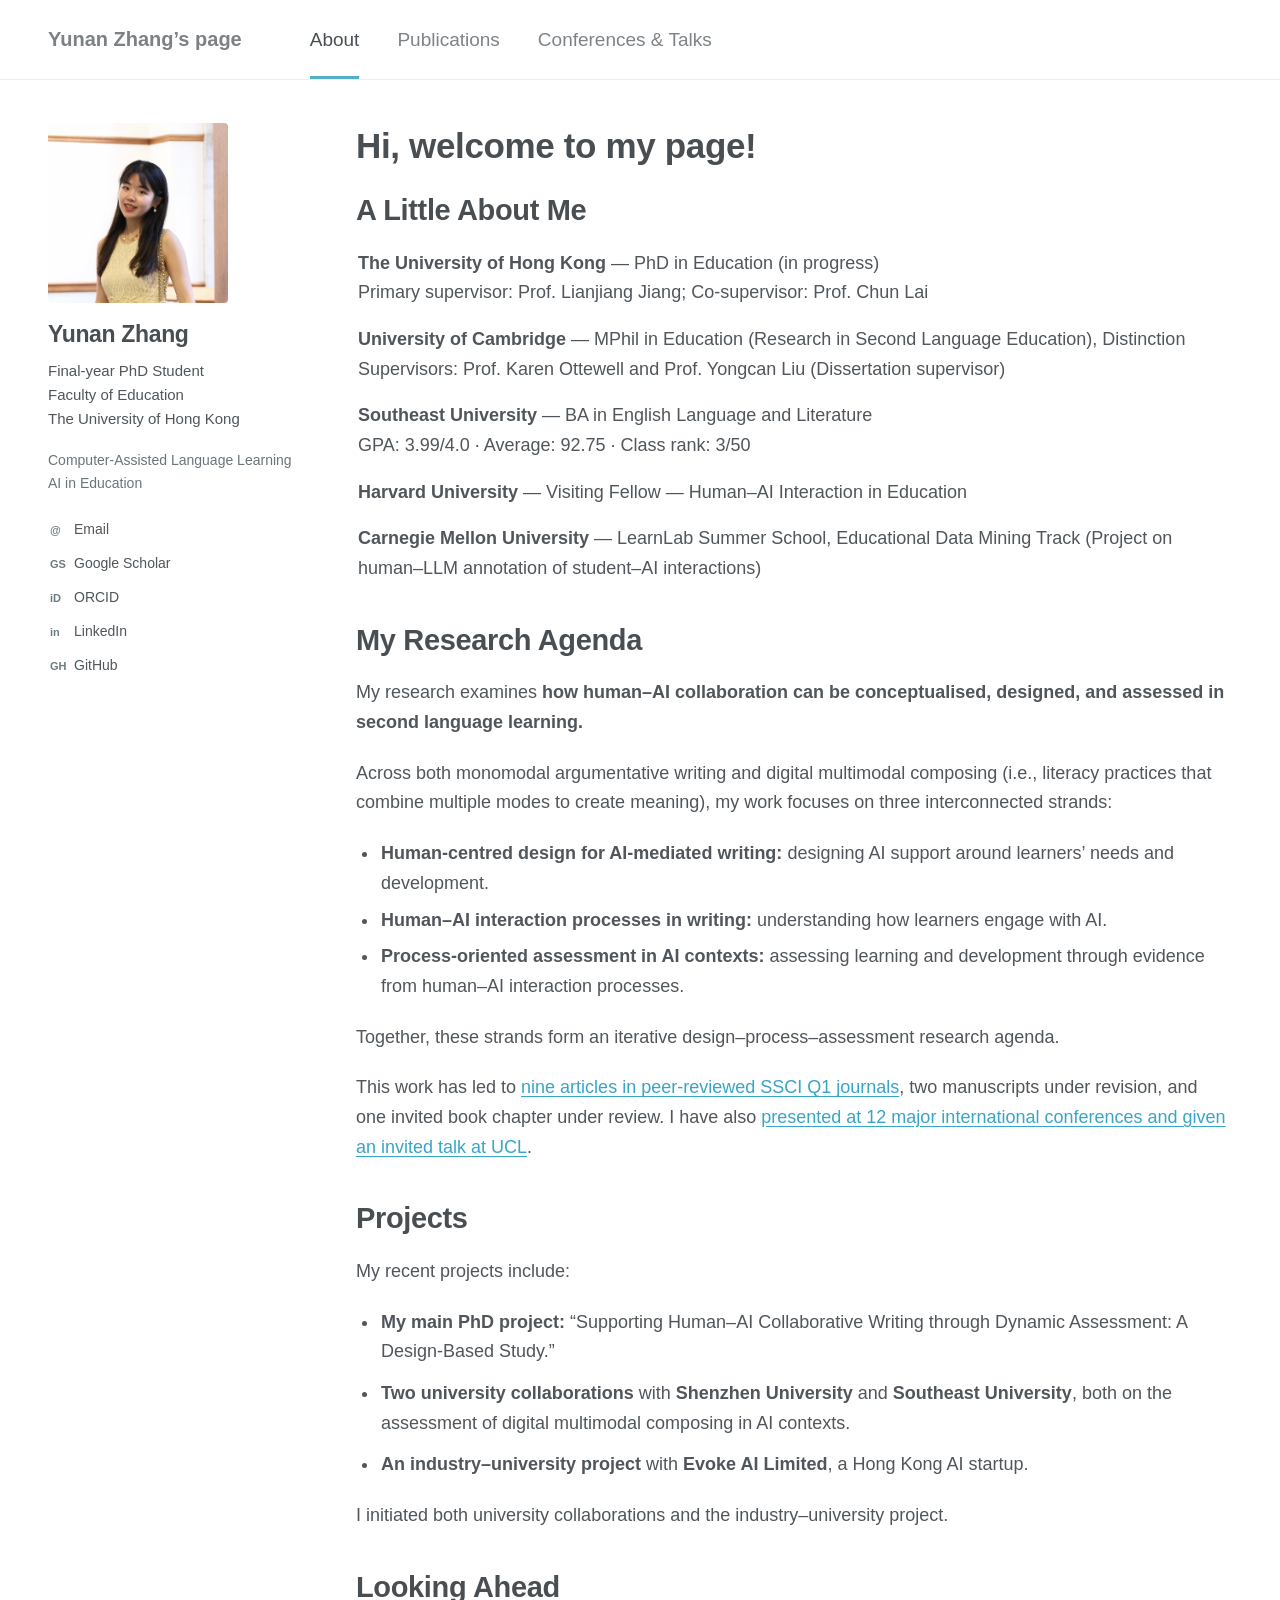
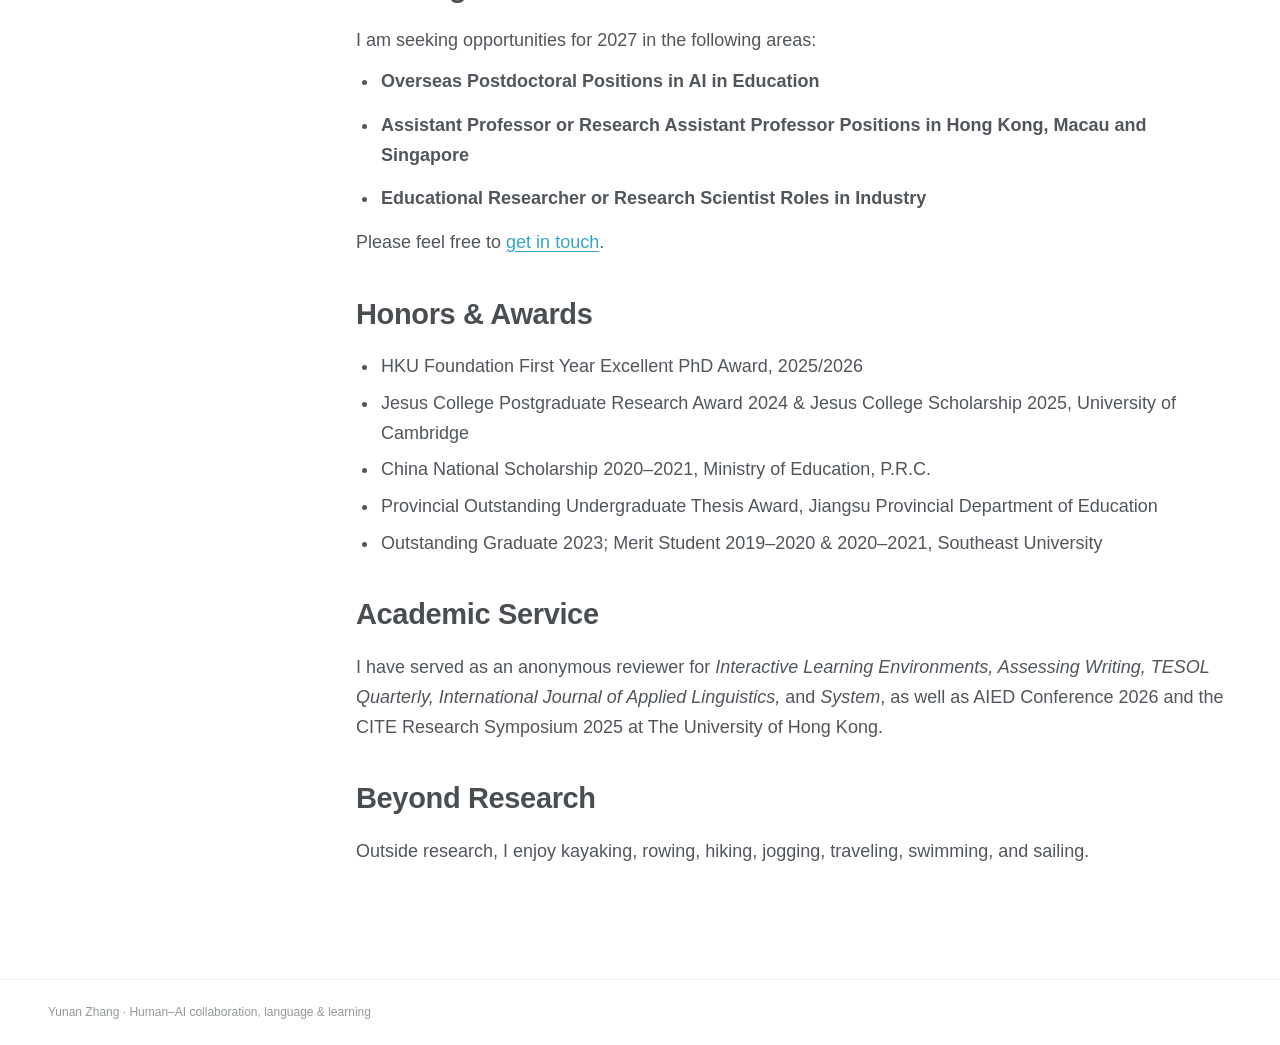
==== commit 0f3924b4: "Update index.html" ====
--- a/index.html
+++ b/index.html
@@ -1,5 +1,9 @@
 <!doctype html><html lang="en"><head><meta charset="utf-8"><meta name="viewport" content="width=device-width,initial-scale=1"><title>About | Yunan Zhang</title><meta name="description" content="Yunan Zhang researches human–AI collaboration in second language learning at The University of Hong Kong."><link rel="stylesheet" href="style.css"></head><body><a class="skip" href="#main">Skip to content</a><header><div class="wrap"><a class="brand" href="index.html">Yunan Zhang’s page</a><nav aria-label="Main navigation"><a href="index.html" aria-current="page">About</a><a href="publications.html">Publications</a><a href="conferences.html">Conferences & Talks</a></nav></div></header><main class="wrap" id="main"><div class="profile-layout"><aside class="profile-sidebar">
-<div class="portrait" aria-label="Space reserved for a profile photograph"><span aria-hidden="true">YZ</span>Photo to come</div>
+<img
+  src="profile.jpg"
+  alt="Yunan Zhang"
+  style="display:block; width:180px; max-width:100%; height:auto; border-radius:4px;"
+>
 <!-- To add your photo, replace the portrait div above with:
 <img class="profile-photo" src="profile.jpg" alt="Yunan Zhang">
 -->
@@ -34,4 +38,4 @@
 <li><strong>Overseas Postdoctoral Positions in AI in Education</strong></li>
 <li><strong>Assistant Professor or Research Assistant Professor Positions in Hong Kong, Macau and Singapore</strong></li>
 <li><strong>Educational Researcher or Research Scientist Roles in Industry</strong></li>
-</ul><p>Please feel free to <a href="mailto:u3010204@connect.hku.hk">get in touch</a>.</p></section><section><h2>Honors &amp; Awards</h2><ul class="plain-list"><li>HKU Foundation First Year Excellent PhD Award, 2025/2026</li><li>Jesus College Postgraduate Research Award 2024 &amp; Jesus College Scholarship 2025, University of Cambridge</li><li>China National Scholarship 2020–2021, Ministry of Education, P.R.C.</li><li>Provincial Outstanding Undergraduate Thesis Award, Jiangsu Provincial Department of Education</li><li>Outstanding Graduate 2023; Merit Student 2019–2020 &amp; 2020–2021, Southeast University</li></ul></section><section><h2>Academic Service</h2><p>I have served as an anonymous reviewer for <em>Interactive Learning Environments, Assessing Writing, TESOL Quarterly, International Journal of Applied Linguistics,</em> and <em>System</em>, as well as AIED Conference 2026 and the CITE Research Symposium 2025 at The University of Hong Kong.</p></section><section><h2>Beyond Research</h2><p>Outside research, I enjoy kayaking, rowing, hiking, jogging, traveling, swimming, and sailing.</p></section></div></div></main><footer><div class="wrap">Yunan Zhang · Human–AI collaboration, language & learning</div></footer></body></html>+</ul><p>Please feel free to <a href="mailto:u3010204@connect.hku.hk">get in touch</a>.</p></section><section><h2>Honors &amp; Awards</h2><ul class="plain-list"><li>HKU Foundation First Year Excellent PhD Award, 2025/2026</li><li>Jesus College Postgraduate Research Award 2024 &amp; Jesus College Scholarship 2025, University of Cambridge</li><li>China National Scholarship 2020–2021, Ministry of Education, P.R.C.</li><li>Provincial Outstanding Undergraduate Thesis Award, Jiangsu Provincial Department of Education</li><li>Outstanding Graduate 2023; Merit Student 2019–2020 &amp; 2020–2021, Southeast University</li></ul></section><section><h2>Academic Service</h2><p>I have served as an anonymous reviewer for <em>Interactive Learning Environments, Assessing Writing, TESOL Quarterly, International Journal of Applied Linguistics,</em> and <em>System</em>, as well as AIED Conference 2026 and the CITE Research Symposium 2025 at The University of Hong Kong.</p></section><section><h2>Beyond Research</h2><p>Outside research, I enjoy kayaking, rowing, hiking, jogging, traveling, swimming, and sailing.</p></section></div></div></main><footer><div class="wrap">Yunan Zhang · Human–AI collaboration, language & learning</div></footer></body></html>
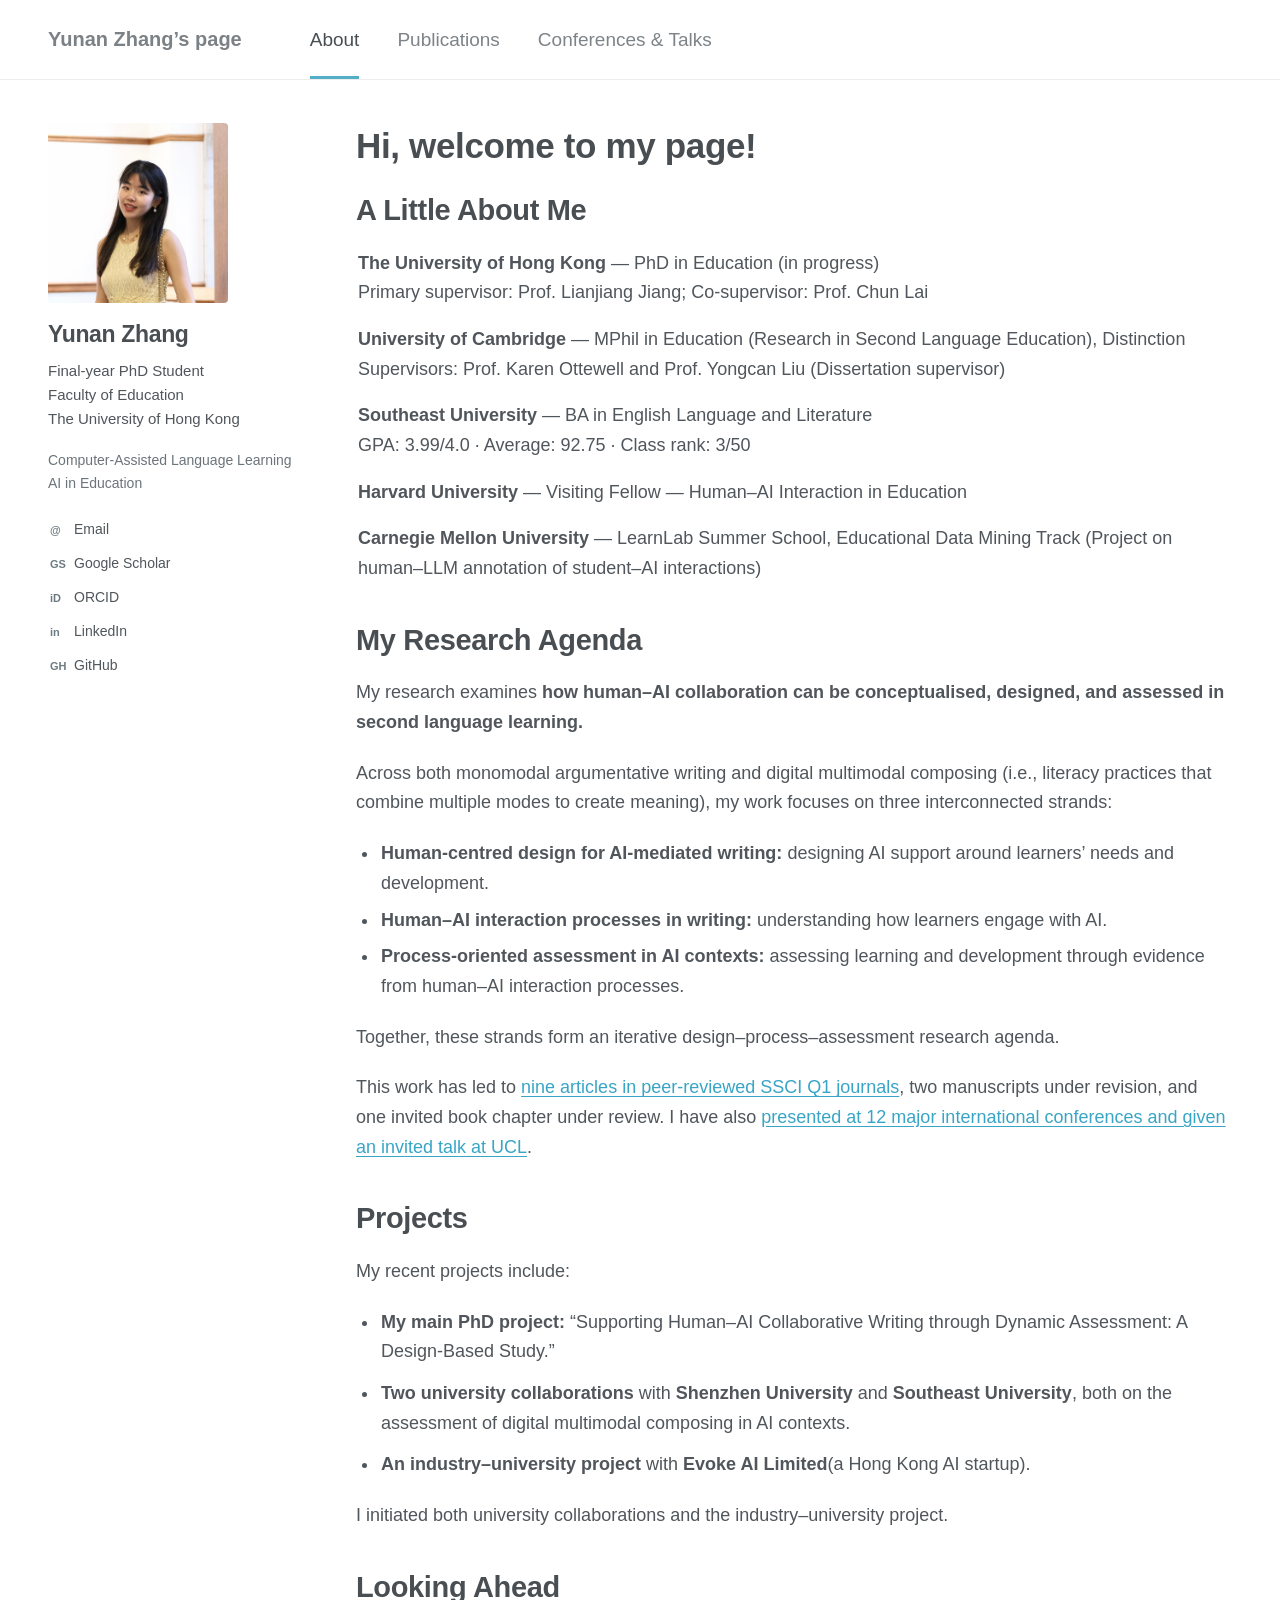
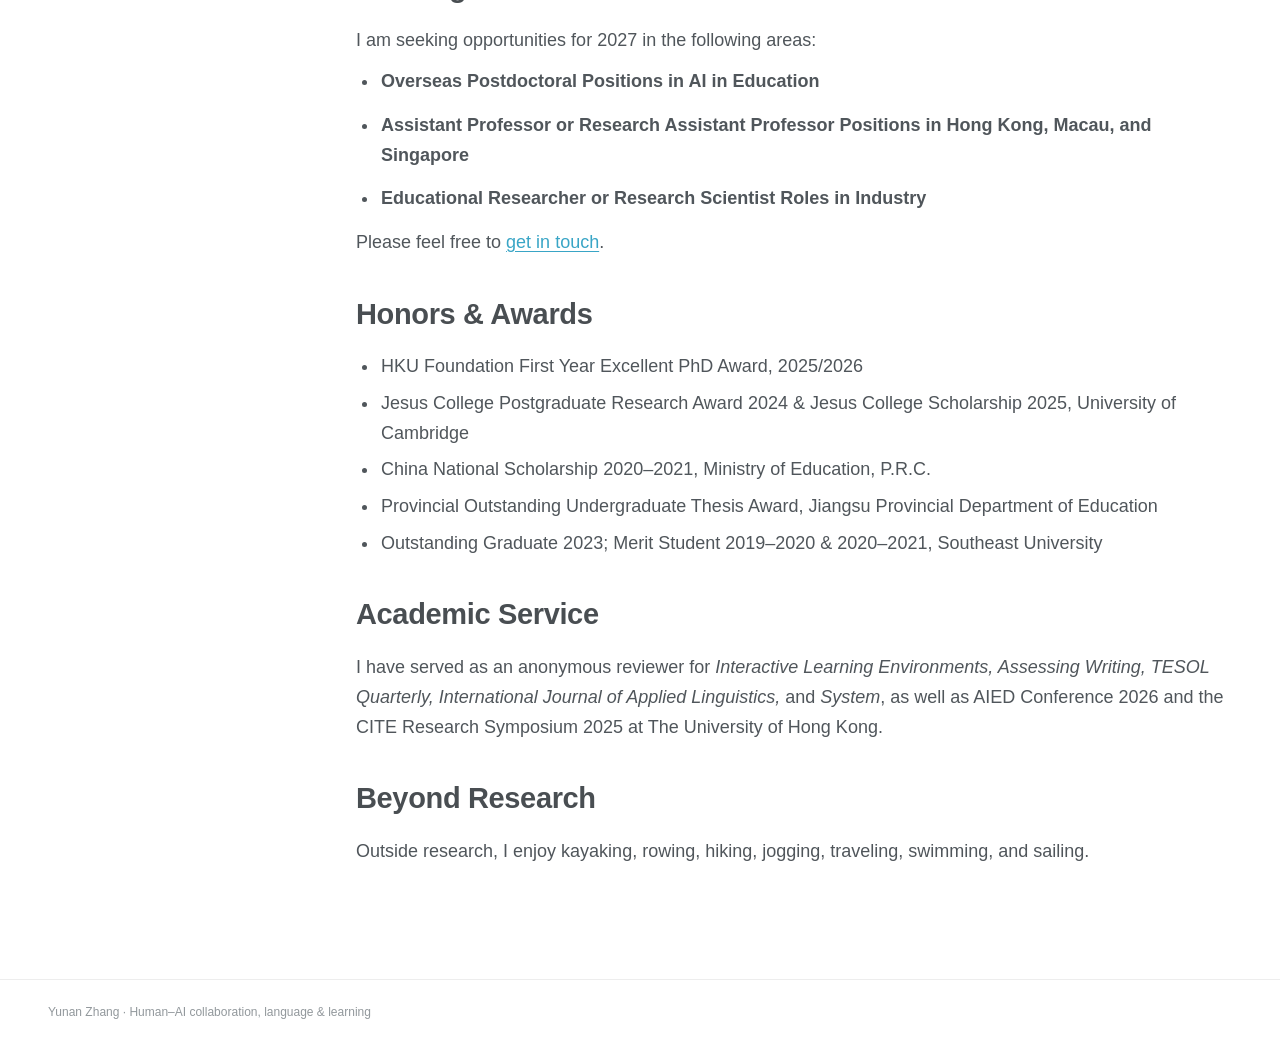
==== commit 7179da04: "Revise project details and job opportunities Updated project and opportunity listings in index.html." ====
--- a/index.html
+++ b/index.html
@@ -32,10 +32,10 @@
 </section><section class="projects"><h2>Projects</h2><p>My recent projects include:</p><ul class="plain-list">
 <li><strong>My main PhD project:</strong> “Supporting Human–AI Collaborative Writing through Dynamic Assessment: A Design-Based Study.”</li>
 <li><strong>Two university collaborations</strong> with <strong>Shenzhen University</strong> and <strong>Southeast University</strong>, both on the assessment of digital multimodal composing in AI contexts.</li>
-<li><strong>An industry–university project</strong> with <strong>Evoke AI Limited</strong>, a Hong Kong AI startup.</li></ul><p>I initiated both university collaborations and the industry–university project.</p></section><section class="opportunities" aria-labelledby="jobs"><h2 id="jobs">Looking Ahead</h2>
+<li><strong>An industry–university project</strong> with <strong>Evoke AI Limited</strong>(a Hong Kong AI startup).</li></ul><p>I initiated both university collaborations and the industry–university project.</p></section><section class="opportunities" aria-labelledby="jobs"><h2 id="jobs">Looking Ahead</h2>
 <p>I am seeking opportunities for 2027 in the following areas:</p>
 <ul class="plain-list job-list">
 <li><strong>Overseas Postdoctoral Positions in AI in Education</strong></li>
-<li><strong>Assistant Professor or Research Assistant Professor Positions in Hong Kong, Macau and Singapore</strong></li>
+<li><strong>Assistant Professor or Research Assistant Professor Positions in Hong Kong, Macau, and Singapore</strong></li>
 <li><strong>Educational Researcher or Research Scientist Roles in Industry</strong></li>
 </ul><p>Please feel free to <a href="mailto:u3010204@connect.hku.hk">get in touch</a>.</p></section><section><h2>Honors &amp; Awards</h2><ul class="plain-list"><li>HKU Foundation First Year Excellent PhD Award, 2025/2026</li><li>Jesus College Postgraduate Research Award 2024 &amp; Jesus College Scholarship 2025, University of Cambridge</li><li>China National Scholarship 2020–2021, Ministry of Education, P.R.C.</li><li>Provincial Outstanding Undergraduate Thesis Award, Jiangsu Provincial Department of Education</li><li>Outstanding Graduate 2023; Merit Student 2019–2020 &amp; 2020–2021, Southeast University</li></ul></section><section><h2>Academic Service</h2><p>I have served as an anonymous reviewer for <em>Interactive Learning Environments, Assessing Writing, TESOL Quarterly, International Journal of Applied Linguistics,</em> and <em>System</em>, as well as AIED Conference 2026 and the CITE Research Symposium 2025 at The University of Hong Kong.</p></section><section><h2>Beyond Research</h2><p>Outside research, I enjoy kayaking, rowing, hiking, jogging, traveling, swimming, and sailing.</p></section></div></div></main><footer><div class="wrap">Yunan Zhang · Human–AI collaboration, language & learning</div></footer></body></html>
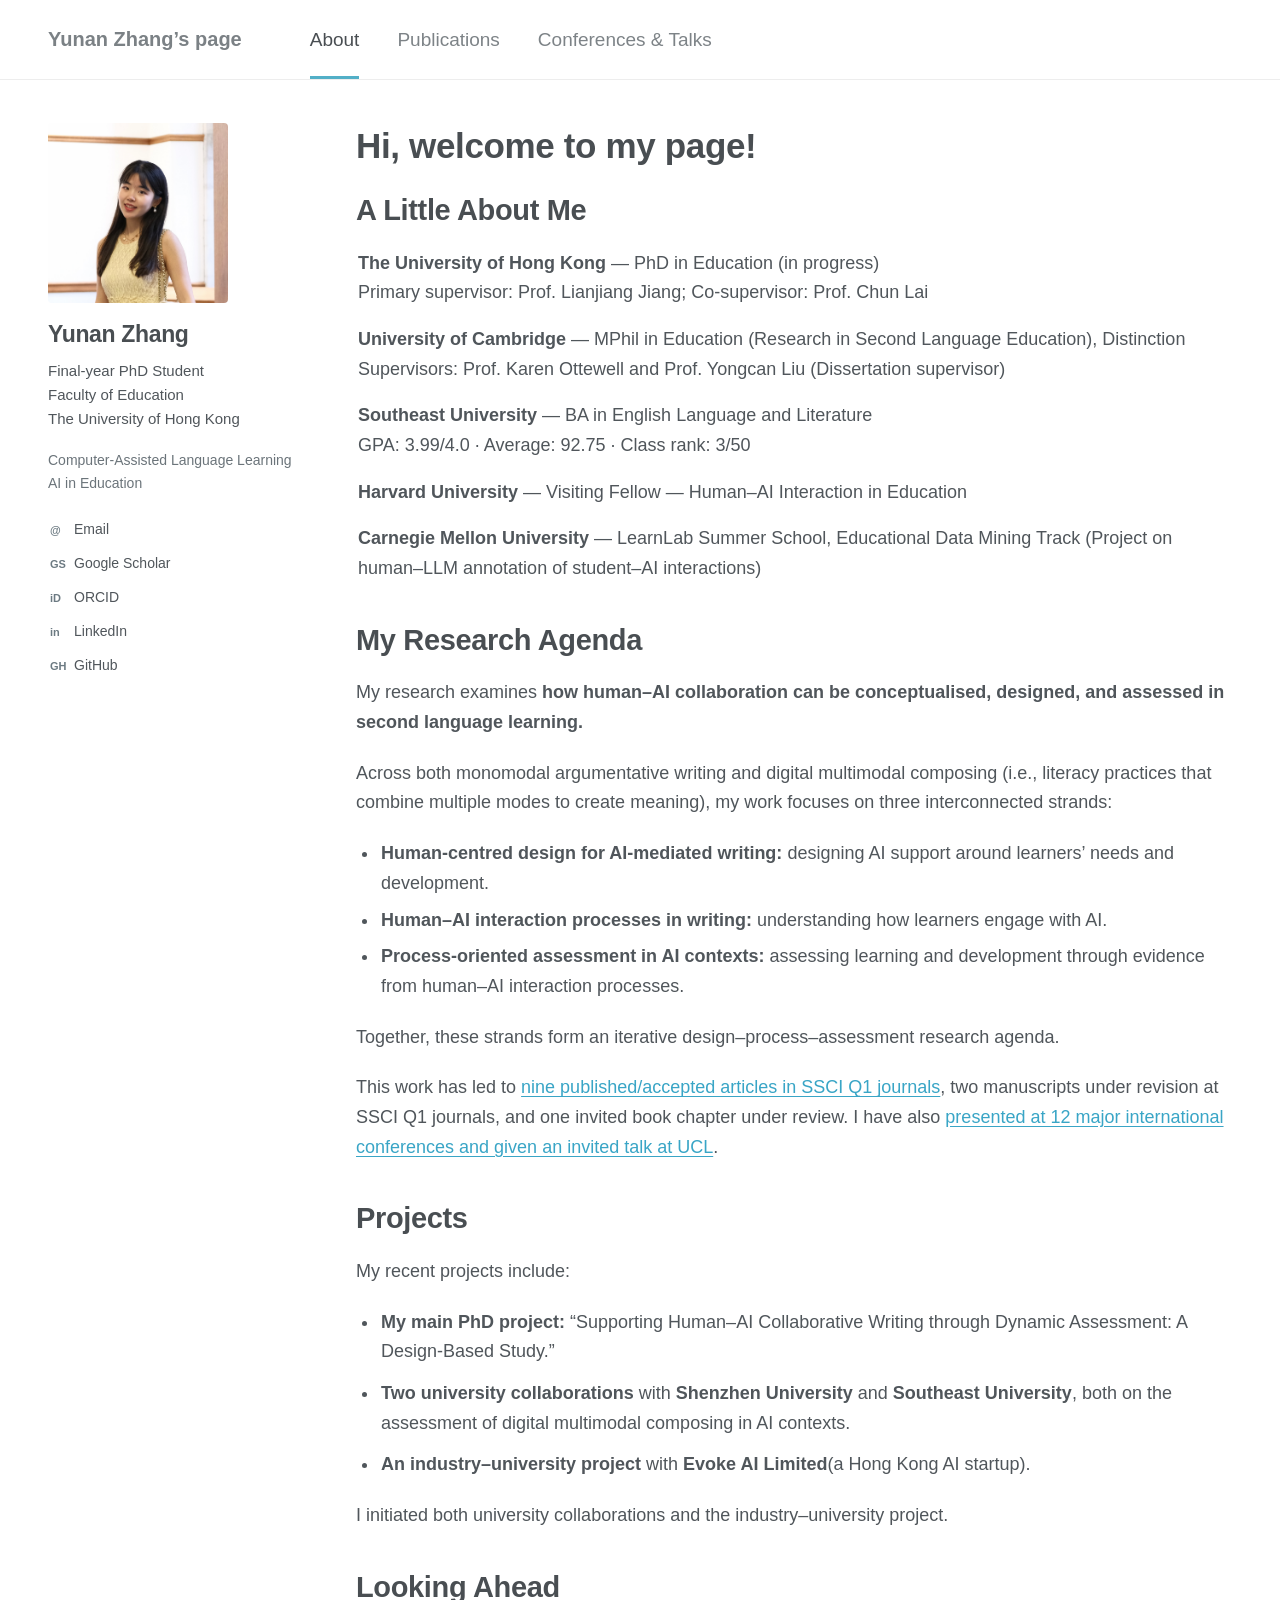
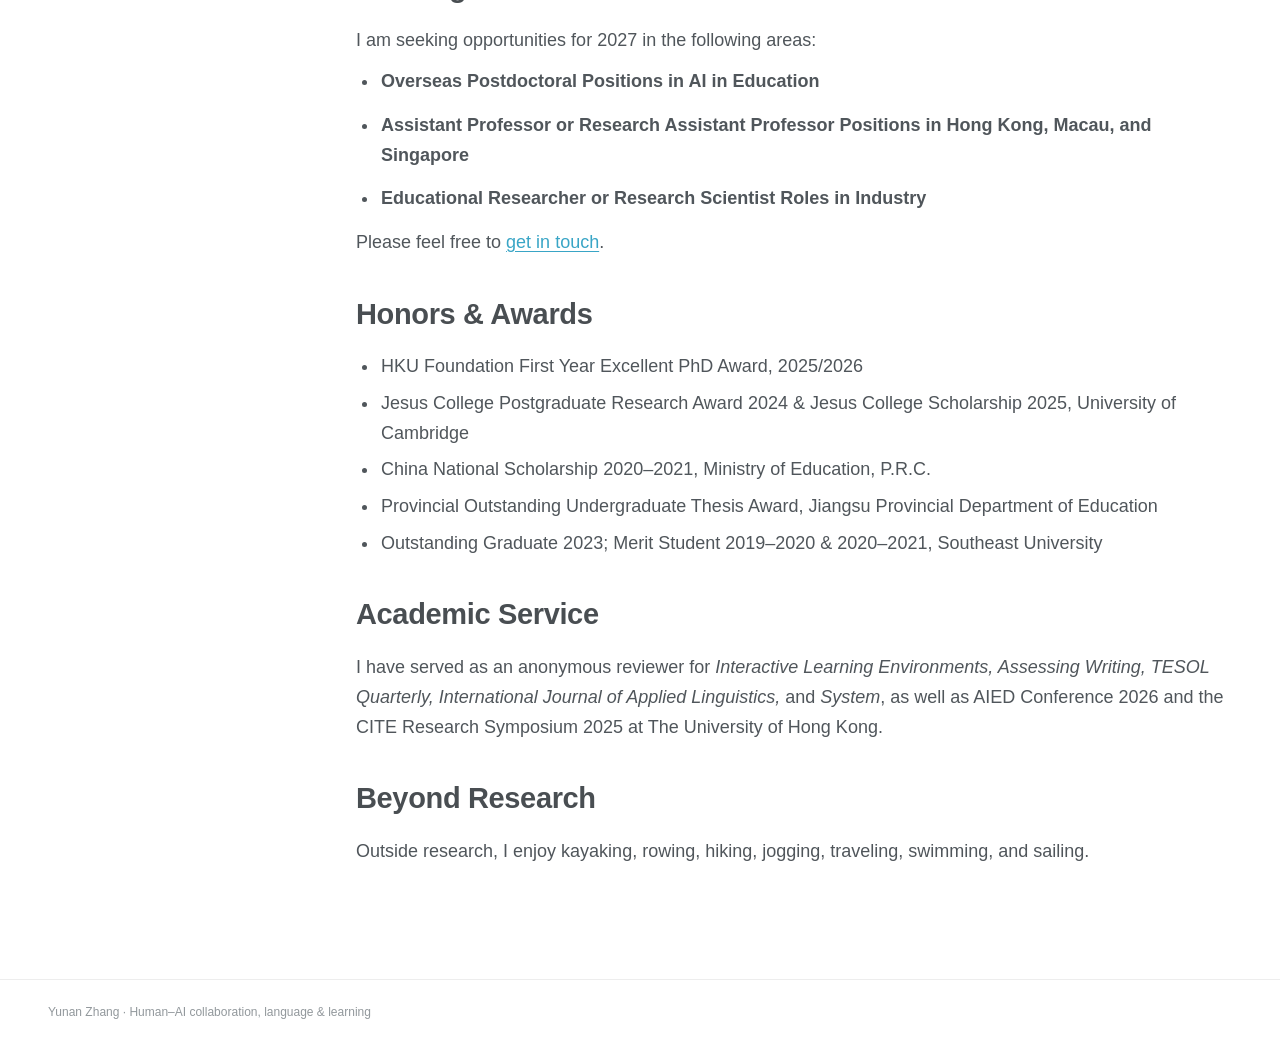
==== commit 41cdd376: "Clarify publication status in index.html Updated the description of published work to clarify the st" ====
--- a/index.html
+++ b/index.html
@@ -28,7 +28,7 @@
 <li><strong>Process-oriented assessment in AI contexts:</strong> assessing learning and development through evidence from human–AI interaction processes.</li>
 </ul>
 <p>Together, these strands form an iterative design–process–assessment research agenda.</p>
-<p>This work has led to <a href="publications.html">nine articles in peer-reviewed SSCI Q1 journals</a>, two manuscripts under revision, and one invited book chapter under review. I have also <a href="conferences.html">presented at 12 major international conferences and given an invited talk at UCL</a>.</p>
+<p>This work has led to <a href="publications.html">nine published/accepted articles in SSCI Q1 journals</a>, two manuscripts under revision at SSCI Q1 journals, and one invited book chapter under review. I have also <a href="conferences.html">presented at 12 major international conferences and given an invited talk at UCL</a>.</p>
 </section><section class="projects"><h2>Projects</h2><p>My recent projects include:</p><ul class="plain-list">
 <li><strong>My main PhD project:</strong> “Supporting Human–AI Collaborative Writing through Dynamic Assessment: A Design-Based Study.”</li>
 <li><strong>Two university collaborations</strong> with <strong>Shenzhen University</strong> and <strong>Southeast University</strong>, both on the assessment of digital multimodal composing in AI contexts.</li>
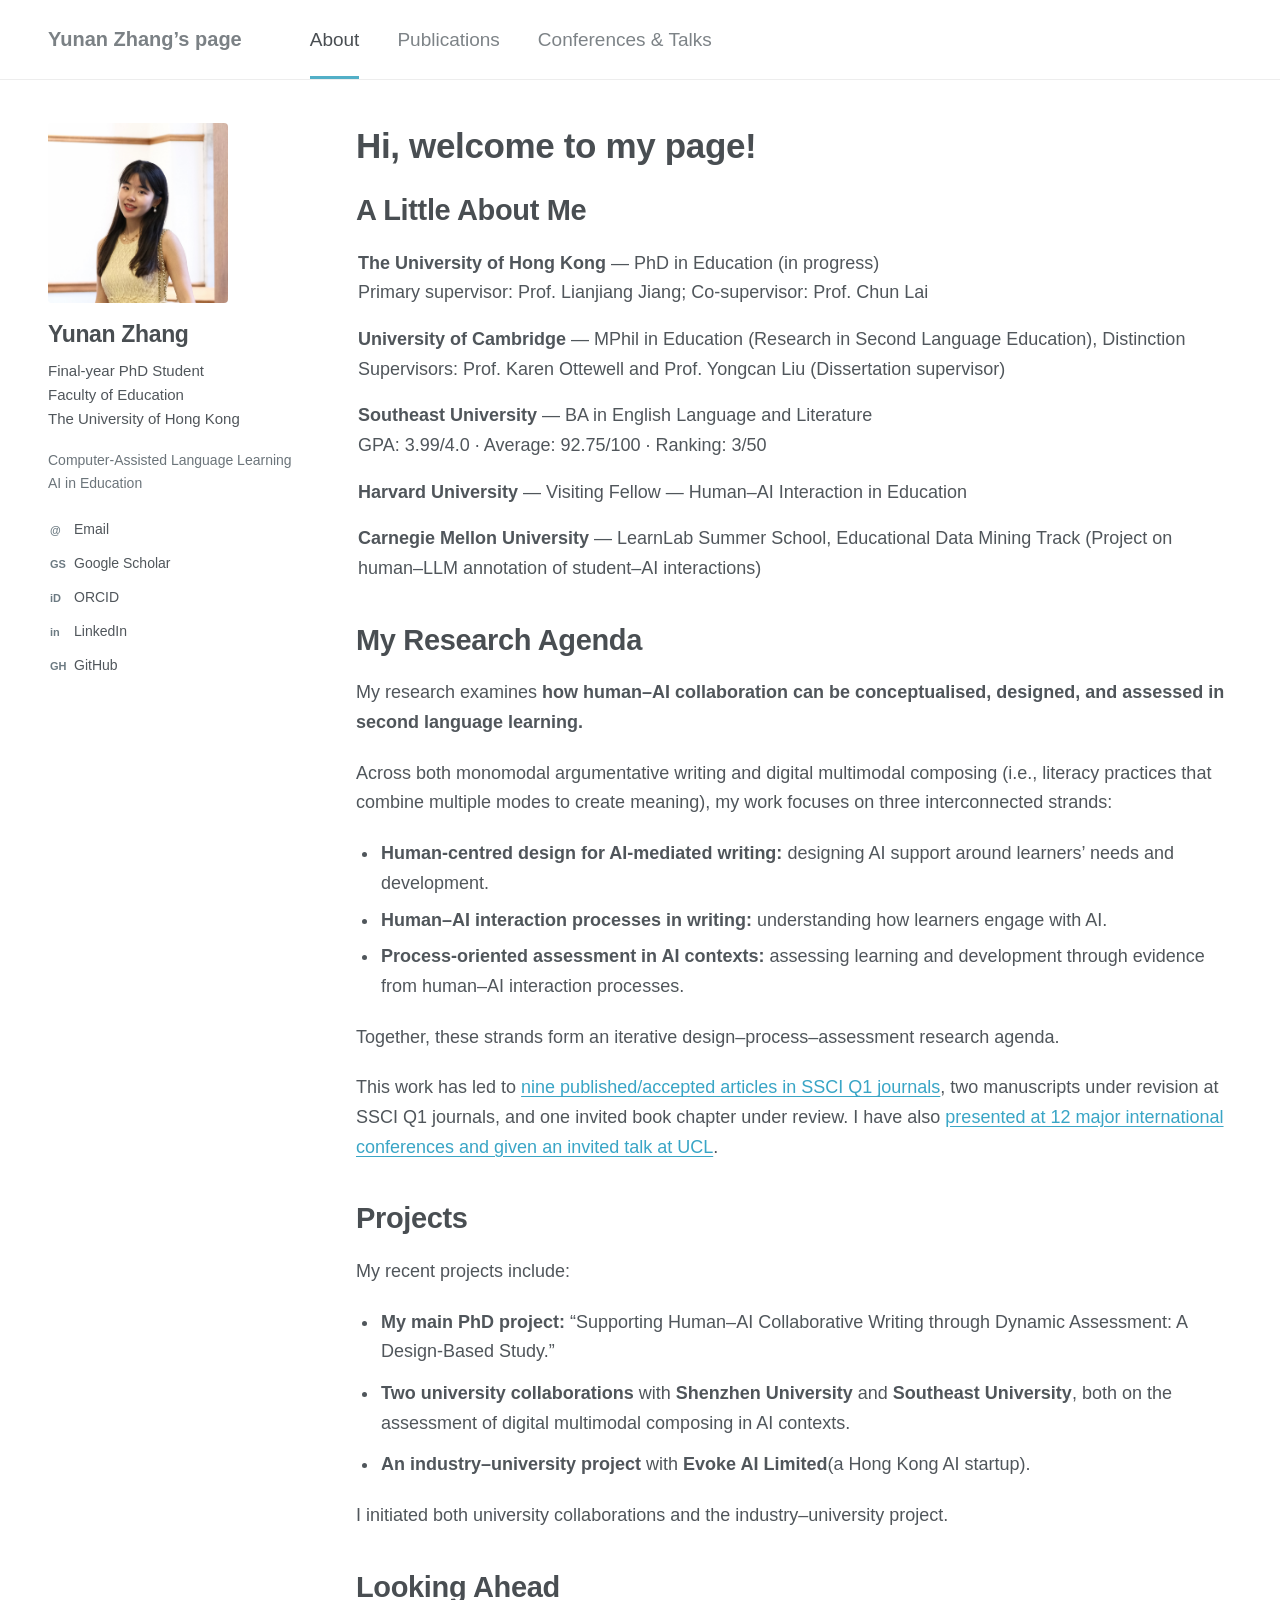
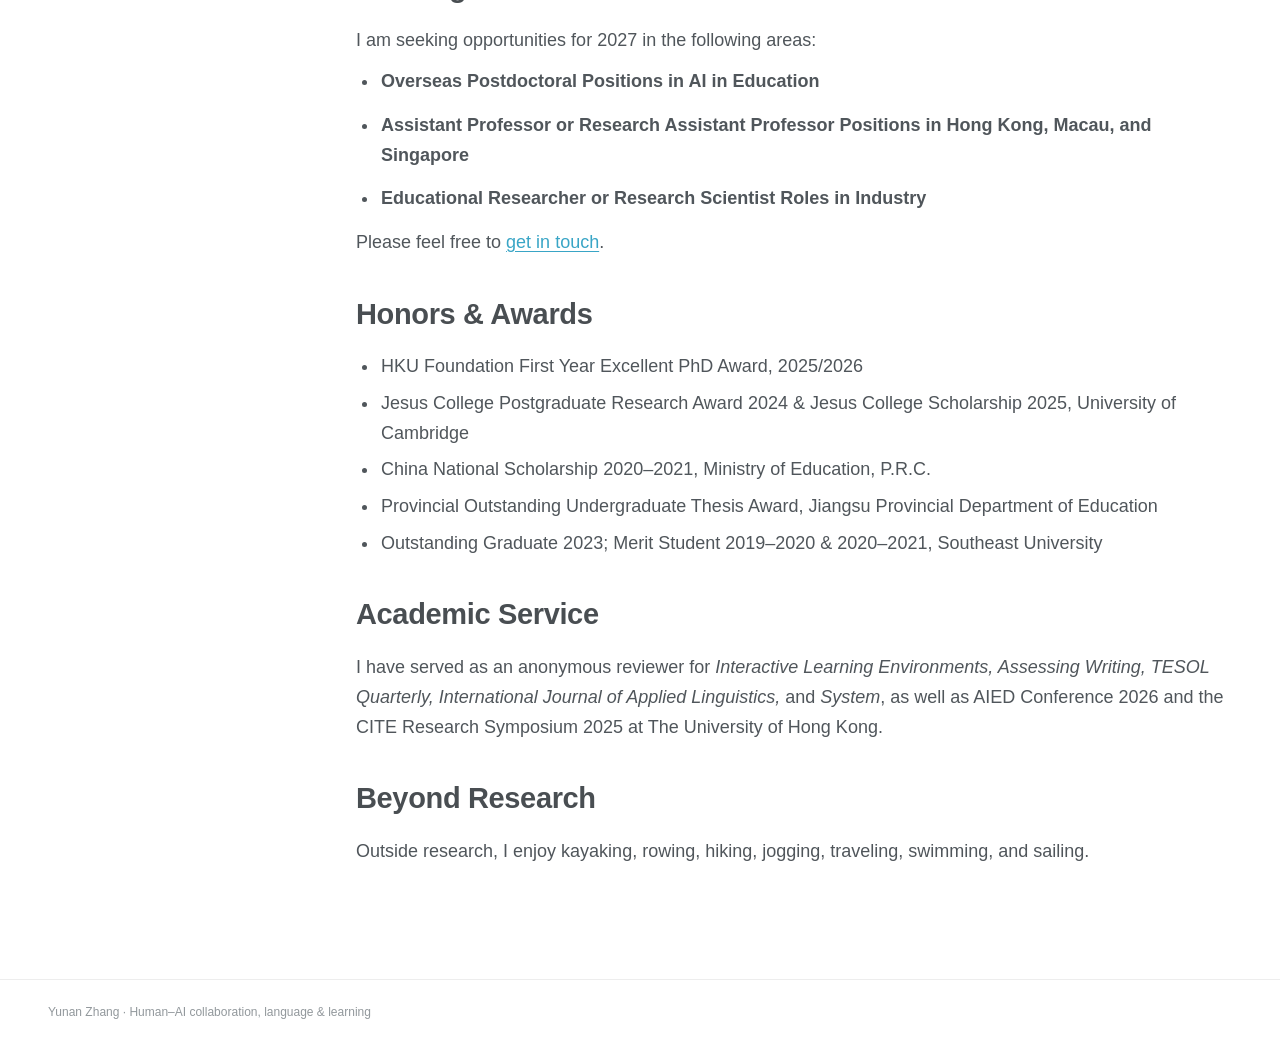
==== commit 06f40637: "Update index.html" ====
--- a/index.html
+++ b/index.html
@@ -17,7 +17,7 @@
 </ul></aside><div class="profile-content"><h1>Hi, welcome to my page!</h1><section class="bio"><h2>A Little About Me</h2><ul class="education-list">
 <li><strong>The University of Hong Kong</strong> — PhD in Education (in progress)<br>Primary supervisor: Prof. Lianjiang Jiang; Co-supervisor: Prof. Chun Lai</li>
 <li><strong>University of Cambridge</strong> — MPhil in Education (Research in Second Language Education), Distinction<br>Supervisors: Prof. Karen Ottewell and Prof. Yongcan Liu (Dissertation supervisor)</li>
-<li><strong>Southeast University</strong> — BA in English Language and Literature<br>GPA: 3.99/4.0 · Average: 92.75 · Class rank: 3/50</li>
+<li><strong>Southeast University</strong> — BA in English Language and Literature<br>GPA: 3.99/4.0 · Average: 92.75/100 · Ranking: 3/50</li>
 <li><strong>Harvard University</strong> — Visiting Fellow — Human–AI Interaction in Education</li>
 <li><strong>Carnegie Mellon University</strong> — LearnLab Summer School, Educational Data Mining Track (Project on human–LLM annotation of student–AI interactions)</li></ul></section><section class="research"><h2>My Research Agenda</h2>
 <p>My research examines <strong>how human–AI collaboration can be conceptualised, designed, and assessed in second language learning.</strong></p>
